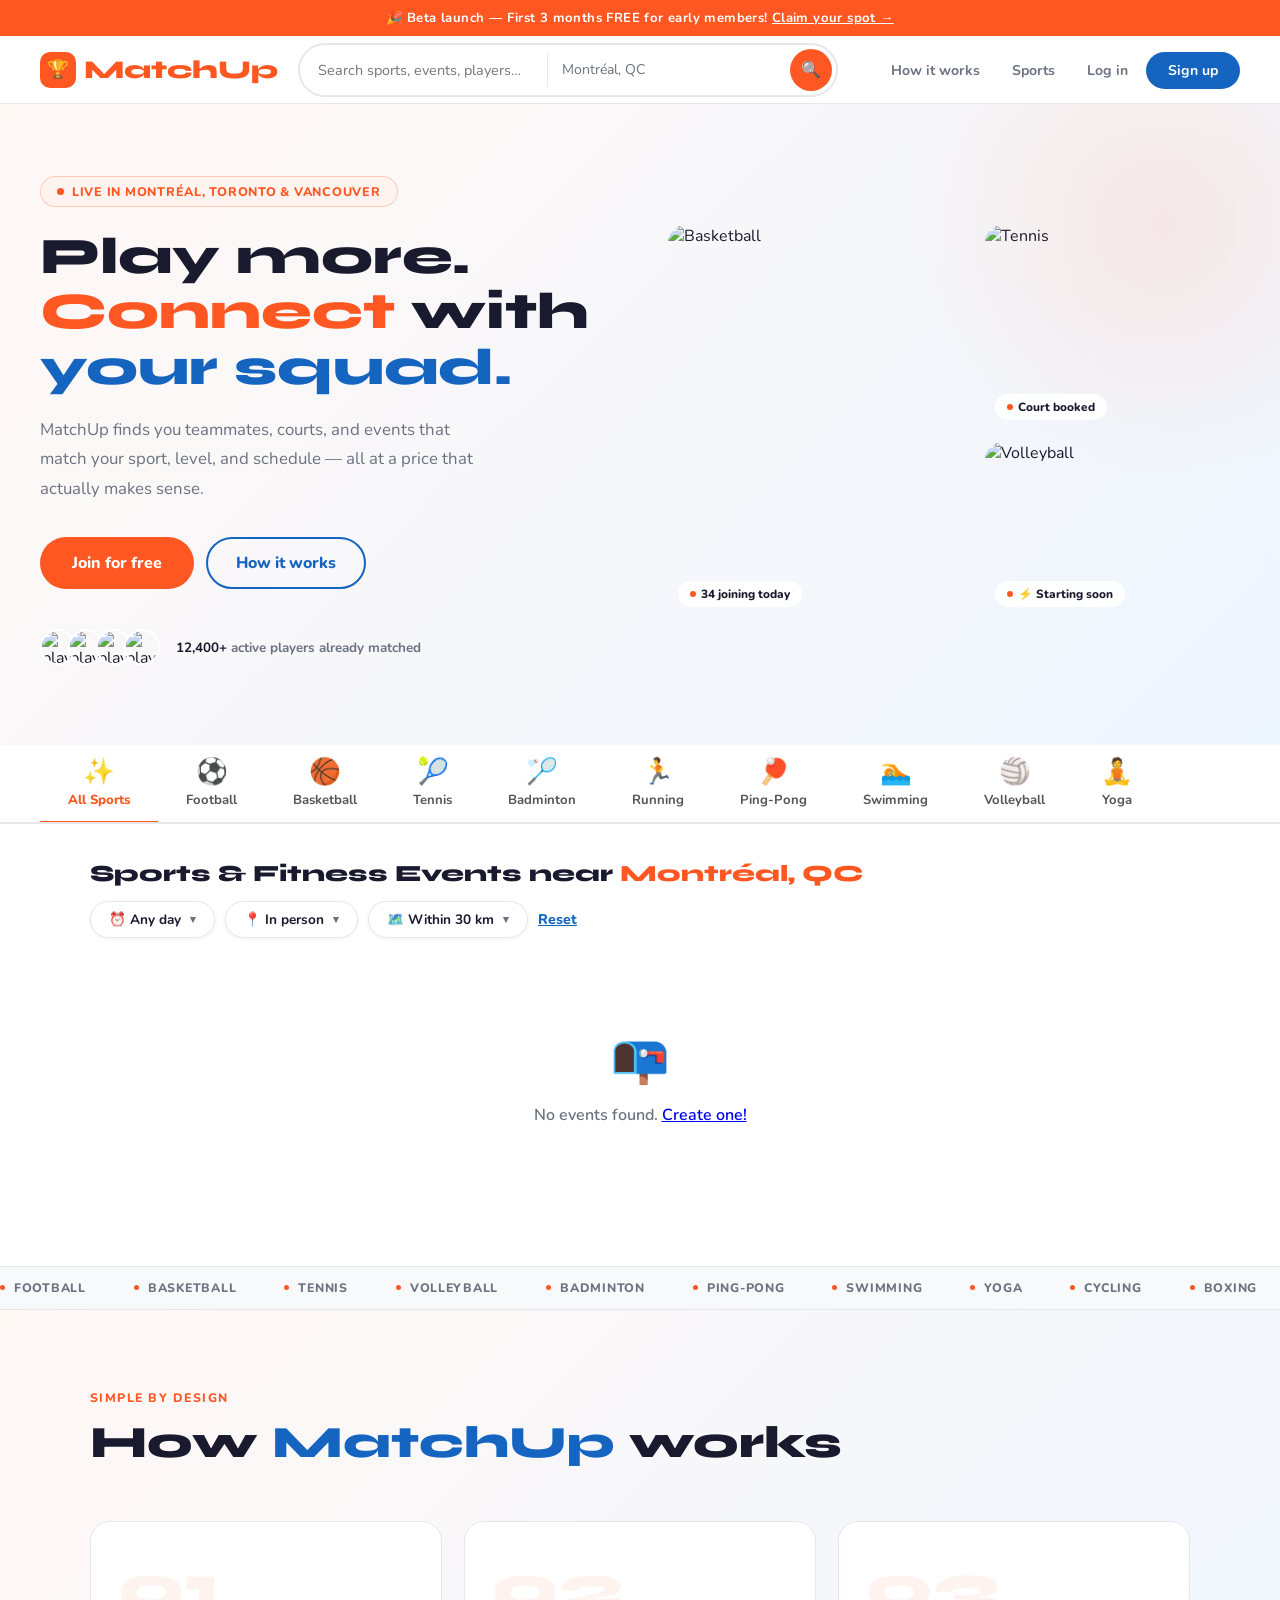
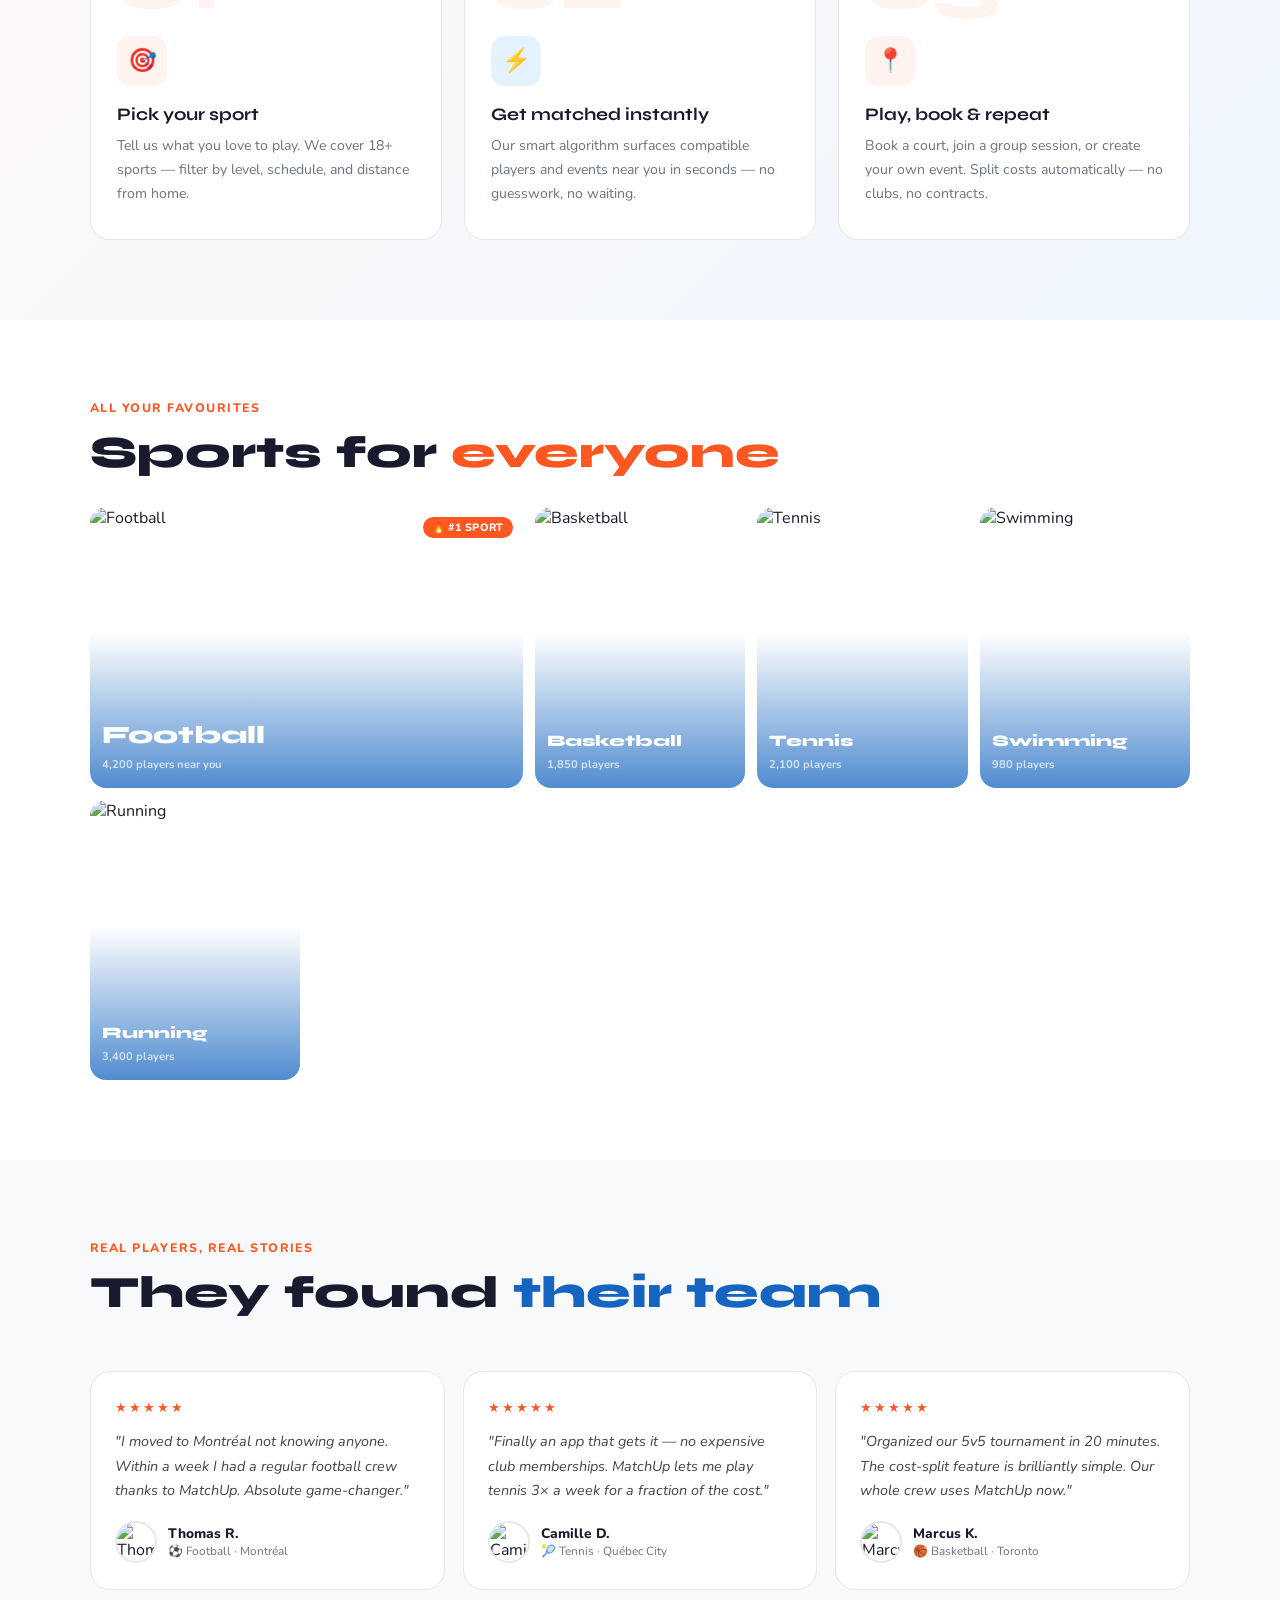
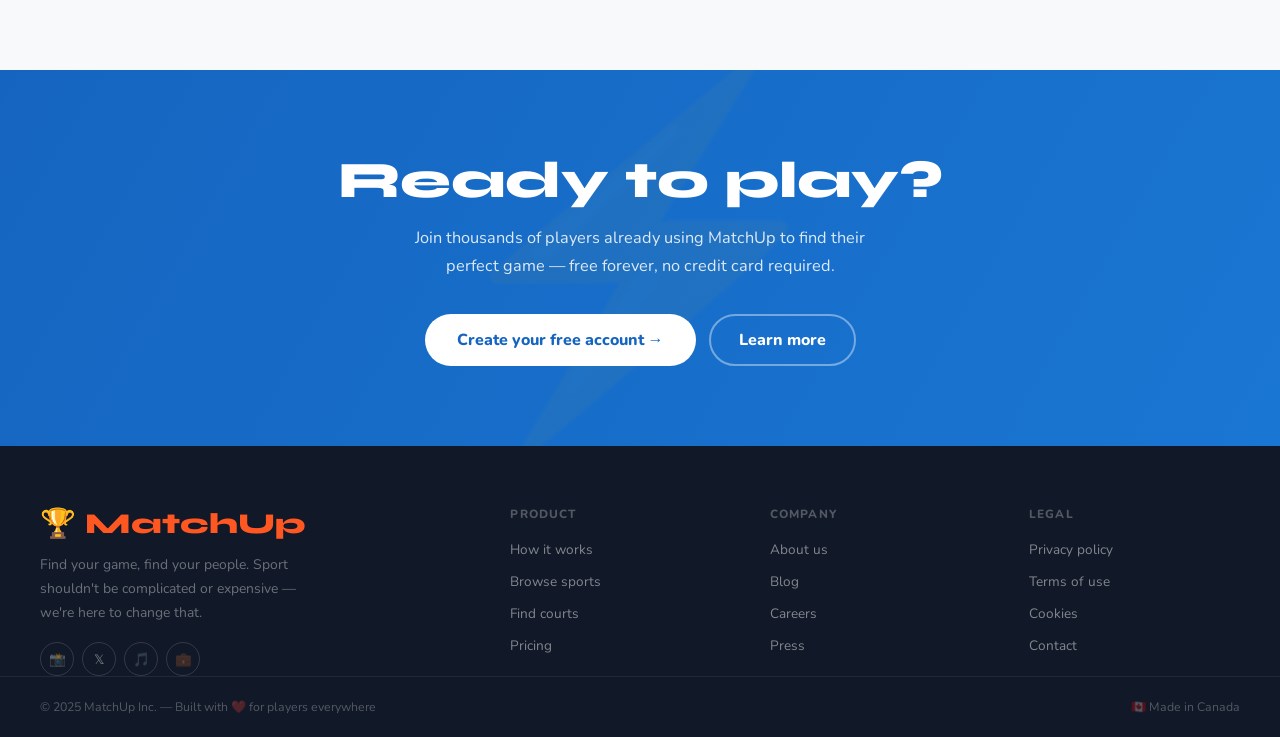
==== create-event.html @ 635f9fa4 "Implement geocoding for event address Added geocoding functionality to retrieve latitude and longitu" ====
<!DOCTYPE html>
<html lang="en">
<head>
  <meta charset="UTF-8" />
  <meta name="viewport" content="width=device-width, initial-scale=1.0" />
  <title>Create Event — MatchUp</title>
  <link rel="preconnect" href="https://fonts.googleapis.com" />
  <link rel="preconnect" href="https://fonts.gstatic.com" crossorigin />

  <script type="module">
    import { initializeApp } from "https://www.gstatic.com/firebasejs/10.12.0/firebase-app.js";
    import { getAuth, onAuthStateChanged, signOut } from "https://www.gstatic.com/firebasejs/10.12.0/firebase-auth.js";
    import { getFirestore, collection, addDoc } from "https://www.gstatic.com/firebasejs/10.12.0/firebase-firestore.js";

    const firebaseConfig = {
      apiKey: "AIzaSyBVK43y-2BlF8lue18LqhZAFRP021GI01Y",
      authDomain: "matchup-165ee.firebaseapp.com",
      projectId: "matchup-165ee",
      storageBucket: "matchup-165ee.firebasestorage.app",
      messagingSenderId: "1038165665131",
      appId: "1:1038165665131:web:d38bcec6f394d7cf22582e"
    };
    const app = initializeApp(firebaseConfig);
    const auth = getAuth(app);
    const db = getFirestore(app);
    window._auth = auth;
    window._db = db;
    window._fbSignOut = () => signOut(auth);
    window._firestore = { collection, addDoc };

    onAuthStateChanged(auth, user => {
      if (!user) {
        const stored = JSON.parse(localStorage.getItem('mu_current_user') || 'null');
        if (!stored) window.location.href = 'index.html';
      }
    });
  </script>

  <link href="https://fonts.googleapis.com/css2?family=Nunito:wght@400;600;700;800;900&family=Syne:wght@700;800&display=swap" rel="stylesheet" />
  <style>
    *, *::before, *::after { box-sizing: border-box; margin: 0; padding: 0; }
    :root {
      --orange:#FF5722; --orange-lt:#FF7043; --orange-bg:#FFF3EF;
      --blue:#1565C0; --blue-lt:#1E88E5; --blue-bg:#E3F2FD;
      --green:#16A34A; --green-bg:#F0FDF4;
      --white:#FFFFFF; --off:#F8F9FA;
      --text:#1A1A2E; --muted:#6B7280; --border:#E5E7EB;
      --shadow-h:0 14px 44px rgba(0,0,0,.12);
    }
    html { scroll-behavior: smooth; }
    body { font-family: 'Nunito', sans-serif; background: var(--off); color: var(--text); min-height: 100vh; }

    /* NAV */
    nav { position: sticky; top: 0; z-index: 100; background: #fff; border-bottom: 1px solid var(--border); padding: 0 40px; display: flex; align-items: center; gap: 20px; height: 68px; }
    .nav-logo { font-family: 'Syne', sans-serif; font-weight: 800; font-size: 1.5rem; color: var(--orange); text-decoration: none; display: flex; align-items: center; gap: 8px; flex-shrink: 0; }
    .logo-icon { width: 34px; height: 34px; border-radius: 9px; background: var(--orange); display: flex; align-items: center; justify-content: center; font-size: 1rem; color: #fff; }
    .nav-center { display: flex; gap: 4px; margin-left: 20px; }
    .nav-center a { padding: 8px 16px; border-radius: 100px; font-size: .88rem; font-weight: 700; color: var(--muted); text-decoration: none; transition: background .15s, color .15s; }
    .nav-center a:hover { background: var(--off); color: var(--text); }
    .nav-center a.active { background: var(--orange-bg); color: var(--orange); }
    .nav-right { display: flex; align-items: center; gap: 14px; margin-left: auto; }
    .nav-profile { display: flex; align-items: center; gap: 10px; padding: 5px 14px 5px 5px; border-radius: 100px; background: var(--off); text-decoration: none; color: inherit; transition: background .15s; }
    .nav-profile:hover { background: var(--border); }
    .nav-avatar { width: 32px; height: 32px; border-radius: 50%; background: var(--orange); color: #fff; display: flex; align-items: center; justify-content: center; font-weight: 800; font-size: .9rem; }
    .nav-profile-name { font-size: .85rem; font-weight: 800; }

    /* PAGE */
    .page-wrap { max-width: 780px; margin: 0 auto; padding: 36px 32px 80px; }
    .breadcrumb { font-size: .85rem; color: var(--muted); margin-bottom: 14px; }
    .breadcrumb a { color: var(--muted); text-decoration: none; font-weight: 700; }
    .breadcrumb a:hover { color: var(--orange); }
    .breadcrumb .sep { margin: 0 8px; }

    .page-hero { text-align: center; margin-bottom: 34px; }
    .page-hero .icon-big { display: inline-flex; width: 72px; height: 72px; border-radius: 20px; background: linear-gradient(135deg, var(--orange), #FF8A65); color: #fff; align-items: center; justify-content: center; font-size: 2rem; margin-bottom: 14px; box-shadow: 0 8px 24px rgba(255,87,34,.3); }
    .page-title { font-family: 'Syne', sans-serif; font-weight: 800; font-size: clamp(1.8rem, 3.5vw, 2.4rem); margin-bottom: 8px; }
    .page-sub { color: var(--muted); font-size: 1rem; max-width: 500px; margin: 0 auto; line-height: 1.55; }

    /* FORM CARDS */
    .form-card { background: #fff; border: 1px solid var(--border); border-radius: 20px; padding: 28px 32px; margin-bottom: 20px; }
    .form-card h2 { font-family: 'Syne', sans-serif; font-weight: 800; font-size: 1.15rem; margin-bottom: 6px; display: flex; align-items: center; gap: 8px; }
    .form-card .sub { font-size: .86rem; color: var(--muted); margin-bottom: 20px; }
    .form-row { display: grid; grid-template-columns: 1fr 1fr; gap: 14px; margin-bottom: 16px; }
    .form-group { margin-bottom: 16px; }
    .form-group label { display: block; font-size: .82rem; font-weight: 800; margin-bottom: 6px; }
    .form-group input, .form-group select, .form-group textarea {
      width: 100%; padding: 11px 14px; border-radius: 10px;
      border: 1.5px solid var(--border); font-family: 'Nunito', sans-serif;
      font-size: .92rem; color: var(--text); background: #fff; outline: none;
      transition: border-color .18s, box-shadow .18s;
    }
    .form-group input:focus, .form-group select:focus, .form-group textarea:focus {
      border-color: var(--orange); box-shadow: 0 0 0 3px rgba(255,87,34,.12);
    }
    .form-group input.error { border-color: #e53e3e; }
    .form-group textarea { resize: vertical; min-height: 100px; }
    .form-group .hint { font-size: .74rem; color: var(--muted); margin-top: 4px; }
    .form-group .char-count { float: right; font-size: .72rem; color: var(--muted); font-weight: 700; }
    .field-error { font-size: .74rem; color: #e53e3e; font-weight: 700; margin-top: 4px; display: none; }
    .field-error.show { display: block; }

    /* SPORT PICKER */
    .sport-grid { display: grid; grid-template-columns: repeat(3, 1fr); gap: 10px; }
    .sport-opt {
      padding: 14px 8px; border-radius: 12px; border: 1.5px solid var(--border);
      font-family: 'Nunito', sans-serif; font-size: .82rem; font-weight: 800;
      text-align: center; cursor: pointer; background: #fff;
      transition: border-color .15s, background .15s, color .15s, transform .15s;
    }
    .sport-opt:hover { border-color: var(--orange); background: var(--orange-bg); transform: translateY(-1px); }
    .sport-opt.sel { border-color: var(--orange); background: var(--orange); color: #fff; }

    /* LEVEL PICKER */
    .level-picker { display: grid; grid-template-columns: repeat(4, 1fr); gap: 10px; }
    .level-opt { padding: 12px 8px; border-radius: 12px; border: 1.5px solid var(--border); font-family: 'Nunito', sans-serif; font-size: .78rem; font-weight: 800; text-align: center; cursor: pointer; background: #fff; transition: border-color .15s, background .15s, color .15s; }
    .level-opt .em { font-size: 1.25rem; display: block; margin-bottom: 3px; }
    .level-opt:hover { border-color: var(--blue); background: var(--blue-bg); }
    .level-opt.sel { border-color: var(--blue); background: var(--blue); color: #fff; }

    /* PRICE TOGGLE */
    .price-toggle { display: grid; grid-template-columns: 1fr 1fr; gap: 10px; margin-bottom: 12px; }
    .price-opt { padding: 14px 12px; border-radius: 12px; border: 1.5px solid var(--border); cursor: pointer; text-align: center; font-weight: 800; transition: border-color .15s, background .15s, color .15s; }
    .price-opt:hover { border-color: var(--orange); }
    .price-opt.sel { border-color: var(--orange); background: var(--orange); color: #fff; }
    .price-opt .em { font-size: 1.3rem; display: block; margin-bottom: 3px; }
    .price-input-wrap { position: relative; display: none; }
    .price-input-wrap.show { display: block; }
    .price-input-wrap::before {
      content: 'CA$'; position: absolute; left: 14px; top: 50%; transform: translateY(-50%);
      font-weight: 800; color: var(--muted); font-size: .9rem;
    }
    .price-input-wrap input { padding-left: 48px; }

    /* RECURRENCE */
    .recur-picker { display: grid; grid-template-columns: repeat(4, 1fr); gap: 8px; }
    .recur-opt { padding: 10px 6px; border-radius: 10px; border: 1.5px solid var(--border); cursor: pointer; text-align: center; font-size: .8rem; font-weight: 800; background: #fff; transition: border-color .15s, background .15s, color .15s; }
    .recur-opt:hover { border-color: var(--orange); }
    .recur-opt.sel { border-color: var(--orange); background: var(--orange-bg); color: var(--orange); }

    /* SAVE BAR */
    .save-bar { position: sticky; bottom: 20px; z-index: 50; background: #fff; border: 1px solid var(--border); border-radius: 16px; padding: 14px 22px; display: flex; align-items: center; justify-content: space-between; box-shadow: 0 10px 36px rgba(0,0,0,.1); gap: 12px; flex-wrap: wrap; }
    .save-bar p { font-size: .88rem; color: var(--muted); font-weight: 700; }
    .save-bar .actions { display: flex; gap: 10px; }
    .btn-cancel { padding: 11px 22px; border-radius: 100px; background: var(--off); color: var(--text); border: none; cursor: pointer; font-family: 'Nunito', sans-serif; font-size: .9rem; font-weight: 800; transition: background .15s; text-decoration: none; display: inline-block; }
    .btn-cancel:hover { background: var(--border); }
    .btn-publish { padding: 11px 28px; border-radius: 100px; background: var(--orange); color: #fff; border: none; cursor: pointer; font-family: 'Syne', sans-serif; font-size: .92rem; font-weight: 800; transition: background .2s, transform .15s, box-shadow .2s; }
    .btn-publish:hover { background: var(--orange-lt); transform: translateY(-1px); box-shadow: 0 6px 20px rgba(255,87,34,.35); }
    .btn-publish:disabled { opacity: .6; cursor: not-allowed; transform: none; }

    /* TOAST */
    .toast { position: fixed; bottom: 100px; left: 50%; transform: translateX(-50%) translateY(30px); background: var(--green); color: #fff; padding: 14px 26px; border-radius: 100px; font-weight: 800; font-size: .9rem; box-shadow: 0 10px 30px rgba(22,163,74,.3); opacity: 0; pointer-events: none; transition: opacity .3s, transform .3s; z-index: 1000; }
    .toast.show { opacity: 1; transform: translateX(-50%) translateY(0); }

    @media (max-width: 760px) {
      nav { padding: 0 20px; }
      .nav-center { display: none; }
      .nav-profile-name { display: none; }
      .page-wrap { padding: 24px 18px 80px; }
      .form-card { padding: 22px; }
      .form-row { grid-template-columns: 1fr; }
      .sport-grid { grid-template-columns: 1fr 1fr; }
      .level-picker, .recur-picker { grid-template-columns: 1fr 1fr; }
      .save-bar { flex-direction: column; }
      .save-bar .actions { width: 100%; }
      .btn-cancel, .btn-publish { flex: 1; text-align: center; }
    }
  </style>
</head>
<body>

<nav>
  <a class="nav-logo" href="index.html"><span class="logo-icon">🏆</span>MatchUp</a>
  <div class="nav-center">
    <a href="dashboard.html">🏠 Dashboard</a>
    <a href="index.html">🗓️ Events</a>
    <a href="create-event.html" class="active">➕ Create</a>
  </div>
  <div class="nav-right">
    <a class="nav-profile" href="profile.html">
      <div class="nav-avatar" id="navAvatar">?</div>
      <span class="nav-profile-name" id="navName">Player</span>
    </a>
  </div>
</nav>

<div class="page-wrap">
  <div class="breadcrumb">
    <a href="dashboard.html">Dashboard</a><span class="sep">›</span><span>Create event</span>
  </div>

  <div class="page-hero">
    <span class="icon-big">🏆</span>
    <h1 class="page-title">Create a new event</h1>
    <p class="page-sub">Organize a pickup game, a league, or a one-off session. It's free to post — open your event to your whole community.</p>
  </div>

  <form id="eventForm" novalidate>

    <!-- STEP 1: Sport + Basics -->
    <div class="form-card">
      <h2>⚽ Sport &amp; title</h2>
      <p class="sub">What sport are you organizing? Pick one.</p>

      <div class="form-group">
        <label>Sport</label>
        <div class="sport-grid" id="sportGrid">
          <button type="button" class="sport-opt" data-sport="football">⚽ Football</button>
          <button type="button" class="sport-opt" data-sport="basketball">🏀 Basketball</button>
          <button type="button" class="sport-opt" data-sport="tennis">🎾 Tennis</button>
          <button type="button" class="sport-opt" data-sport="badminton">🏸 Badminton</button>
          <button type="button" class="sport-opt" data-sport="running">🏃 Running</button>
          <button type="button" class="sport-opt" data-sport="swimming">🏊 Swimming</button>
          <button type="button" class="sport-opt" data-sport="pingpong">🏓 Ping-Pong</button>
          <button type="button" class="sport-opt" data-sport="volleyball">🏐 Volleyball</button>
          <button type="button" class="sport-opt" data-sport="yoga">🧘 Yoga</button>
        </div>
        <div class="field-error" id="err-sport">Please pick a sport</div>
      </div>

      <div class="form-group">
        <label for="title">Event title <span class="char-count"><span id="titleCount">0</span>/80</span></label>
        <input type="text" id="title" maxlength="80" placeholder="e.g. Sunday 5v5 Pickup Football — All levels welcome" />
        <div class="field-error" id="err-title">Give your event a title</div>
      </div>

      <div class="form-group">
        <label for="description">Description <span class="char-count"><span id="descCount">0</span>/400</span></label>
        <textarea id="description" maxlength="400" placeholder="Describe your event — what to expect, rules, what to bring, skill level, etc."></textarea>
        <div class="hint">Tell players what makes your event special!</div>
      </div>
    </div>

    <!-- STEP 2: Date + Location -->
    <div class="form-card">
      <h2>📅 When &amp; where</h2>
      <p class="sub">Set the date, time, and location.</p>

      <div class="form-row">
        <div class="form-group">
          <label for="date">Date</label>
          <input type="date" id="date" />
          <div class="field-error" id="err-date">Pick a date</div>
        </div>
        <div class="form-group">
          <label for="time">Start time</label>
          <input type="time" id="time" />
          <div class="field-error" id="err-time">Pick a time</div>
        </div>
      </div>

      <div class="form-row">
        <div class="form-group">
          <label for="duration">Duration</label>
          <select id="duration">
            <option value="30">30 minutes</option>
            <option value="60">1 hour</option>
            <option value="90" selected>1.5 hours</option>
            <option value="120">2 hours</option>
            <option value="180">3 hours</option>
            <option value="240">4+ hours</option>
          </select>
        </div>
        <div class="form-group">
          <label>Recurrence</label>
          <div class="recur-picker" id="recurPicker">
            <div class="recur-opt sel" data-recur="once">One-time</div>
            <div class="recur-opt" data-recur="weekly">Weekly</div>
            <div class="recur-opt" data-recur="biweekly">Biweekly</div>
            <div class="recur-opt" data-recur="monthly">Monthly</div>
          </div>
        </div>
      </div>

      <div class="form-group">
        <label for="venue">Venue name</label>
        <input type="text" id="venue" placeholder="e.g. Parc Jarry — Field 3" />
        <div class="field-error" id="err-venue">Add a venue name</div>
      </div>

      <div class="form-group">
        <label for="address">Address</label>
        <input type="text" id="address" placeholder="e.g. 285 Rue Gary Carter, Montréal, QC" />
        <div class="hint">Exact address helps players find you. Hidden from non-attendees until they join.</div>
      </div>
    </div>

    <!-- STEP 3: Players + Price -->
    <div class="form-card">
      <h2>👥 Players &amp; pricing</h2>
      <p class="sub">How many players, what level, and what's the cost?</p>

      <div class="form-row">
        <div class="form-group">
          <label for="maxPlayers">Max players</label>
          <input type="number" id="maxPlayers" min="2" max="200" value="10" />
          <div class="hint">Total spots available including you.</div>
        </div>
        <div class="form-group">
          <label for="minPlayers">Minimum to run</label>
          <input type="number" id="minPlayers" min="2" max="200" value="4" />
          <div class="hint">Event cancelled if below this.</div>
        </div>
      </div>

      <div class="form-group">
        <label>Skill level</label>
        <div class="level-picker" id="levelPicker">
          <div class="level-opt sel" data-level="all"><span class="em">✨</span>All levels</div>
          <div class="level-opt" data-level="beginner"><span class="em">🌱</span>Beginner</div>
          <div class="level-opt" data-level="intermediate"><span class="em">⚡</span>Intermediate</div>
          <div class="level-opt" data-level="advanced"><span class="em">🔥</span>Advanced</div>
        </div>
      </div>

      <div class="form-group">
        <label>Pricing</label>
        <div class="price-toggle" id="priceToggle">
          <div class="price-opt sel" data-price="free"><span class="em">🎉</span>Free event</div>
          <div class="price-opt" data-price="paid"><span class="em">💰</span>Paid event</div>
        </div>
        <div class="price-input-wrap" id="priceWrap">
          <input type="number" id="price" min="0" step="0.50" placeholder="0.00" />
        </div>
        <div class="hint" id="priceHint">Great! Your event is free for all players.</div>
      </div>
    </div>

    <!-- PREVIEW BOX -->
    <div class="form-card" style="background:linear-gradient(135deg,var(--orange-bg),var(--blue-bg));border-color:var(--orange);">
      <h2>👀 Almost there!</h2>
      <p class="sub" style="margin-bottom:6px;">Review your event. Once published, it will be visible to all MatchUp players in your city.</p>
      <p style="font-size:.82rem;color:var(--muted);line-height:1.6;">You can edit or cancel the event anytime from your dashboard.</p>
    </div>

    <div class="save-bar">
      <p>📣 Ready to publish your event?</p>
      <div class="actions">
        <a href="dashboard.html" class="btn-cancel">Cancel</a>
        <button type="submit" class="btn-publish" id="publishBtn">🚀 Publish event</button>
      </div>
    </div>

  </form>
</div>

<div class="toast" id="toast">✓ Event published! Redirecting…</div>

<script>
/* Auth guard */
const user = JSON.parse(localStorage.getItem('mu_current_user') || 'null');
if (!user) window.location.href = 'index.html';

/* Populate nav */
if (user) {
  const initial = (user.fname?.[0] || 'P').toUpperCase();
  document.getElementById('navAvatar').textContent = initial;
  document.getElementById('navName').textContent   = user.fname || 'Player';
}

/* Character counters */
const titleInput = document.getElementById('title');
const titleCount = document.getElementById('titleCount');
titleInput.addEventListener('input', () => titleCount.textContent = titleInput.value.length);

const descInput = document.getElementById('description');
const descCount = document.getElementById('descCount');
descInput.addEventListener('input', () => descCount.textContent = descInput.value.length);

/* Default date to tomorrow */
const tomorrow = new Date();
tomorrow.setDate(tomorrow.getDate() + 1);
document.getElementById('date').value = tomorrow.toISOString().split('T')[0];
document.getElementById('date').min   = new Date().toISOString().split('T')[0];

/* Sport picker (single select) */
document.querySelectorAll('.sport-opt').forEach(btn => {
  btn.addEventListener('click', () => {
    document.querySelectorAll('.sport-opt').forEach(b => b.classList.remove('sel'));
    btn.classList.add('sel');
  });
});

/* Level picker (single select) */
document.querySelectorAll('.level-opt').forEach(opt => {
  opt.addEventListener('click', () => {
    document.querySelectorAll('.level-opt').forEach(o => o.classList.remove('sel'));
    opt.classList.add('sel');
  });
});

/* Recurrence picker */
document.querySelectorAll('.recur-opt').forEach(opt => {
  opt.addEventListener('click', () => {
    document.querySelectorAll('.recur-opt').forEach(o => o.classList.remove('sel'));
    opt.classList.add('sel');
  });
});

/* Price toggle */
const priceWrap = document.getElementById('priceWrap');
const priceHint = document.getElementById('priceHint');
document.querySelectorAll('.price-opt').forEach(opt => {
  opt.addEventListener('click', () => {
    document.querySelectorAll('.price-opt').forEach(o => o.classList.remove('sel'));
    opt.classList.add('sel');
    const isPaid = opt.dataset.price === 'paid';
    priceWrap.classList.toggle('show', isPaid);
    priceHint.textContent = isPaid ? 'Set the price per player. You keep 95% (MatchUp takes 5% for platform fees).' : 'Great! Your event is free for all players.';
  });
});

/* Submit */
document.getElementById('eventForm').addEventListener('submit', async function(e) {
  e.preventDefault();

  // Clear errors
  document.querySelectorAll('.field-error').forEach(el => el.classList.remove('show'));
  document.querySelectorAll('input').forEach(el => el.classList.remove('error'));

  let valid = true;
  const sport = document.querySelector('.sport-opt.sel')?.dataset.sport;
  if (!sport) { document.getElementById('err-sport').classList.add('show'); valid = false; }

  const title = document.getElementById('title').value.trim();
  if (!title) {
    document.getElementById('title').classList.add('error');
    document.getElementById('err-title').classList.add('show');
    valid = false;
  }

  const date = document.getElementById('date').value;
  if (!date) { document.getElementById('err-date').classList.add('show'); valid = false; }

  const time = document.getElementById('time').value;
  if (!time) { document.getElementById('err-time').classList.add('show'); valid = false; }

  const venue = document.getElementById('venue').value.trim();
  if (!venue) {
    document.getElementById('venue').classList.add('error');
    document.getElementById('err-venue').classList.add('show');
    valid = false;
  }

  if (!valid) {
    window.scrollTo({ top: 0, behavior: 'smooth' });
    return;
  }

  const btn = document.getElementById('publishBtn');
  btn.textContent = 'Publishing…';
  btn.disabled = true;

  try {
    const { collection, addDoc } = window._firestore;

    // Geocode the address
    const addressInput = document.getElementById('address').value.trim();
    const venueInput = venue;
    const searchAddress = addressInput ? `${venueInput}, ${addressInput}` : `${venueInput}, Montreal, QC`;

    btn.textContent = 'Finding location…';
    const geo = await window.geocodeAddress(searchAddress);

    if (!geo) {
      alert("Couldn't find that address. Try being more specific (e.g. include street + city).");
      btn.textContent = '🚀 Publish event';
      btn.disabled = false;
      return;
    }

    btn.textContent = 'Publishing…';

    const newEvent = await addDoc(collection(window._db, 'events'), {
      sport,
      title,
      description: document.getElementById('description').value.trim(),
      date,
      time,
      duration: parseInt(document.getElementById('duration').value),
      recurrence: document.querySelector('.recur-opt.sel')?.dataset.recur || 'once',
      venue,
      address: addressInput,
      lat: geo.lat,
      lng: geo.lng,
      city: geo.city,
      maxPlayers: parseInt(document.getElementById('maxPlayers').value),
      minPlayers: parseInt(document.getElementById('minPlayers').value),
      level: document.querySelector('.level-opt.sel')?.dataset.level || 'all',
      priceType: document.querySelector('.price-opt.sel')?.dataset.price || 'free',
      price: parseFloat(document.getElementById('price').value) || 0,
      organizer: `${user.fname} ${user.lname || ''}`.trim(),
      organizerEmail: user.email,
      going: 1,
      status: 'active',
      created: new Date()
    });

    document.getElementById('toast').classList.add('show');
    setTimeout(() => {
      window.location.href = `event.html?id=${newEvent.id}`;
    }, 1200);
  } catch (error) {
    console.error('Error creating event:', error);
    btn.textContent = '🚀 Publish event';
    btn.disabled = false;
    alert('Error creating event: ' + error.message);
  }
});
</script>
  <script src="js/geocoding.js"></script>
</body>
</html>
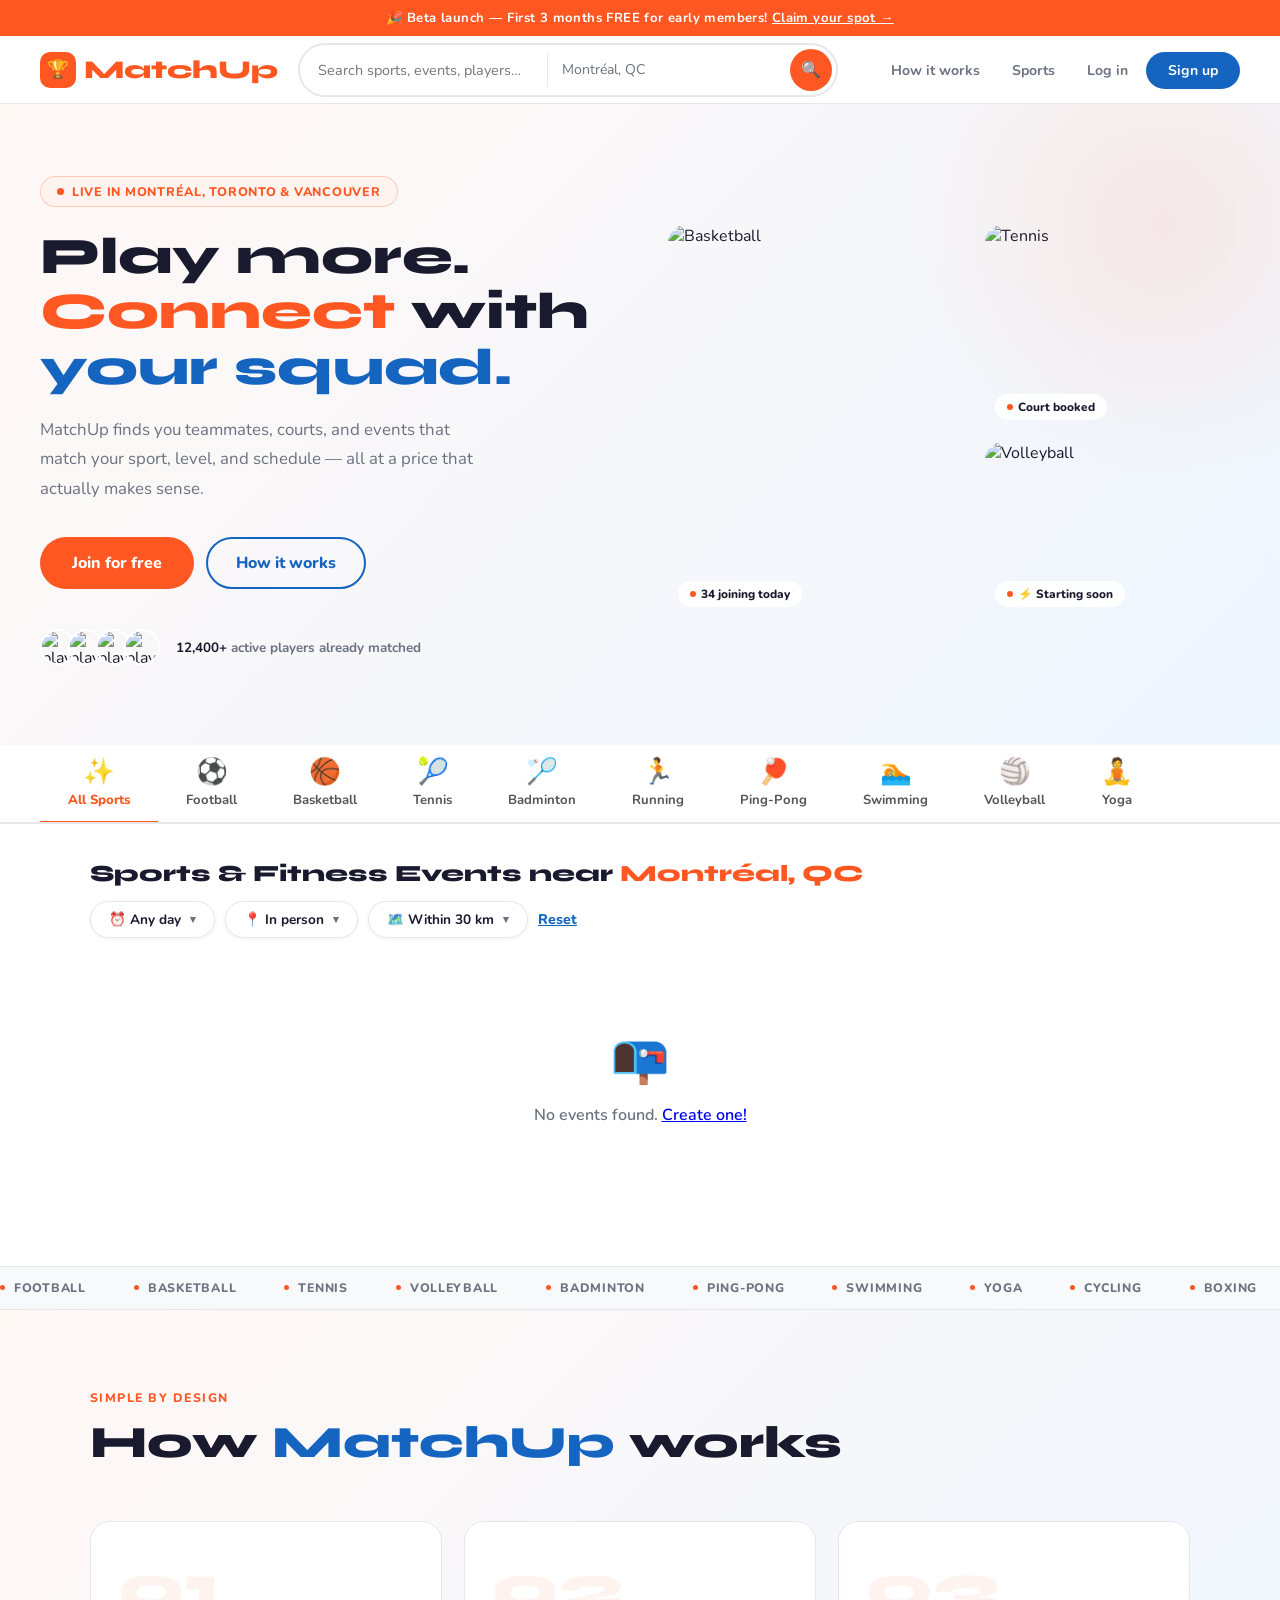
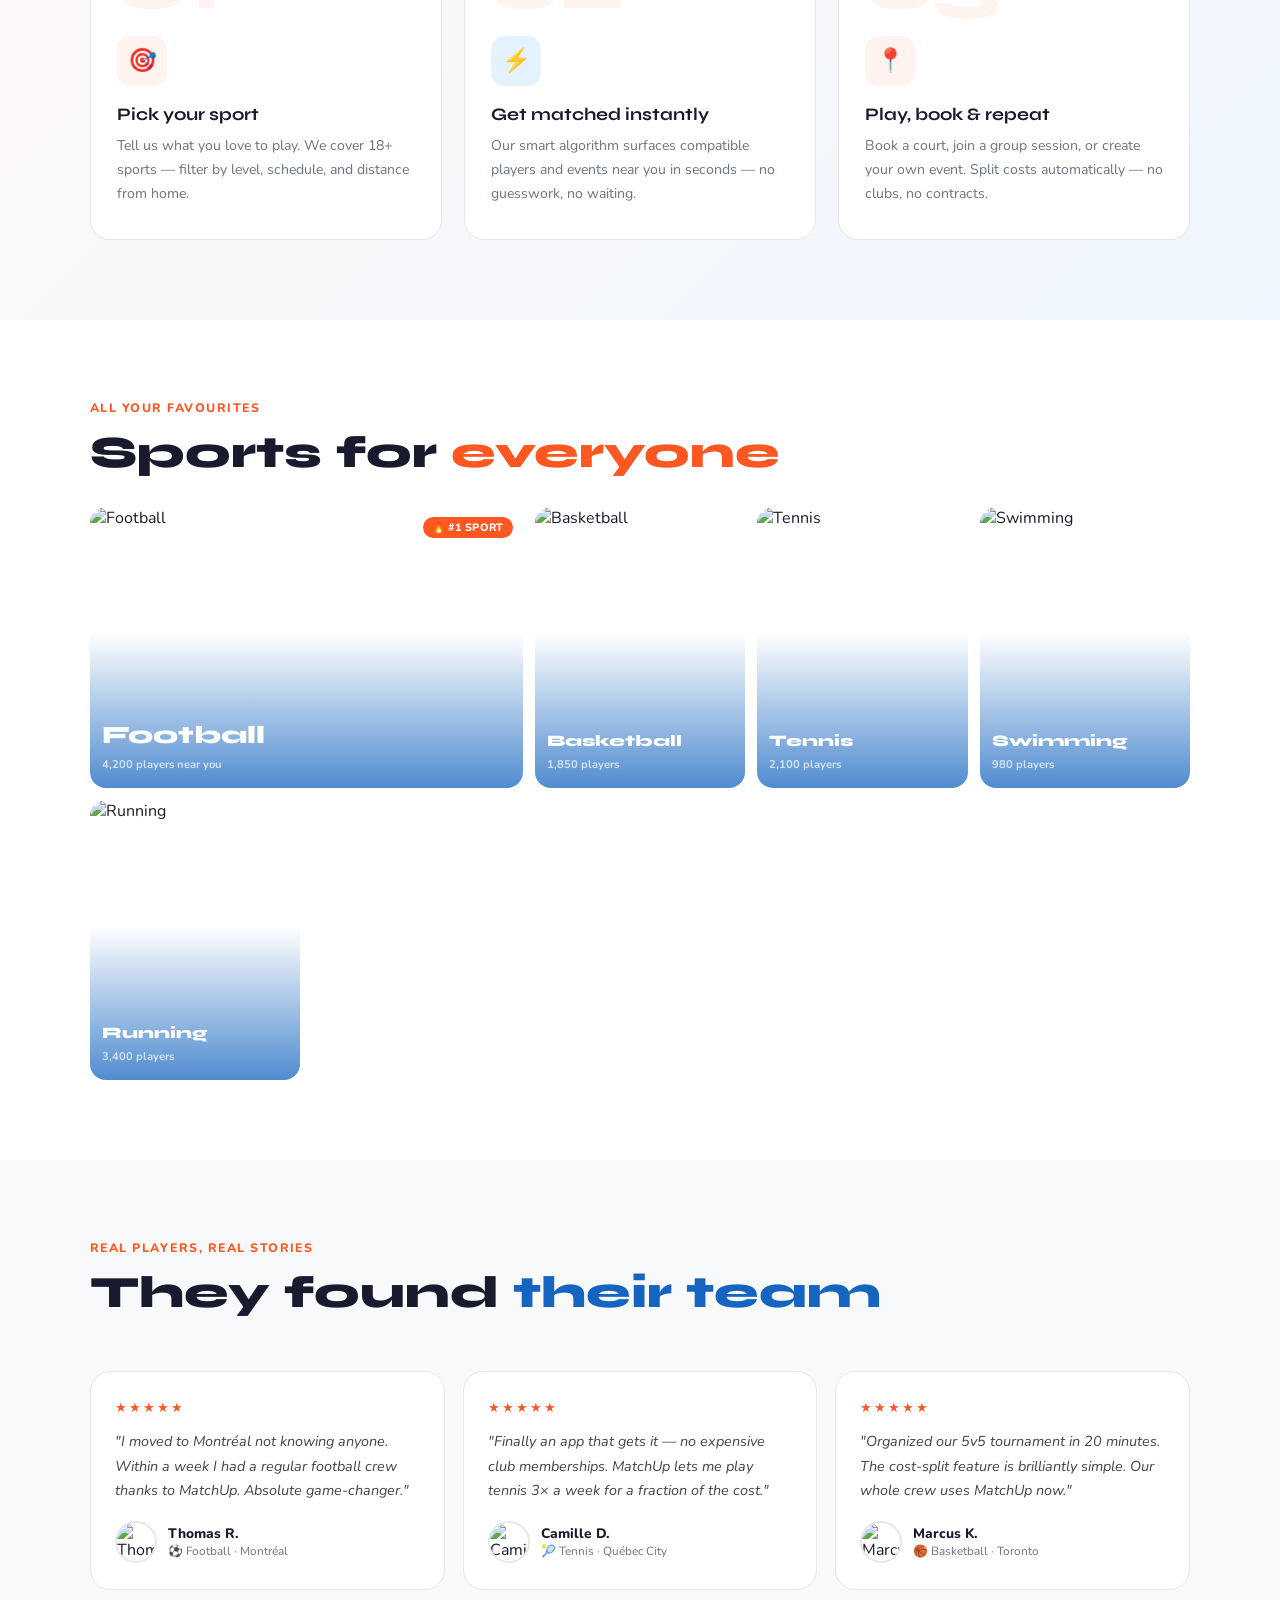
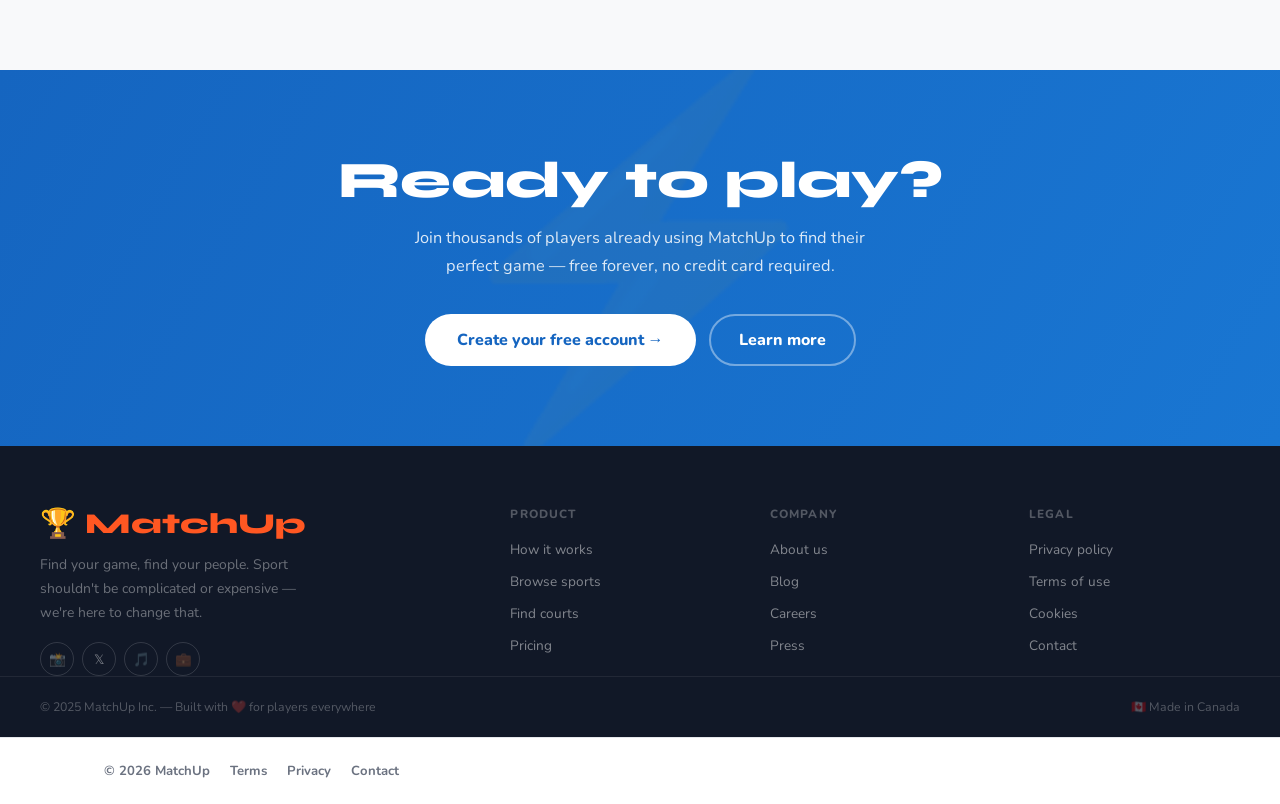
==== commit 0392b114: "Implement email verification gate for event creation Added email verification check to prevent unver" ====
--- a/create-event.html
+++ b/create-event.html
@@ -9,7 +9,7 @@
 
   <script type="module">
     import { initializeApp } from "https://www.gstatic.com/firebasejs/10.12.0/firebase-app.js";
-    import { getAuth, onAuthStateChanged, signOut } from "https://www.gstatic.com/firebasejs/10.12.0/firebase-auth.js";
+    import { getAuth, onAuthStateChanged, signOut, sendEmailVerification } from "https://www.gstatic.com/firebasejs/10.12.0/firebase-auth.js";
     import { getFirestore, collection, addDoc } from "https://www.gstatic.com/firebasejs/10.12.0/firebase-firestore.js";
 
     const firebaseConfig = {
@@ -26,6 +26,7 @@
     window._auth = auth;
     window._db = db;
     window._fbSignOut = () => signOut(auth);
+    window._fbSendVerification = (user) => sendEmailVerification(user);
     window._firestore = { collection, addDoc };
 
     onAuthStateChanged(auth, user => {
@@ -349,6 +350,36 @@
 /* Auth guard */
 const user = JSON.parse(localStorage.getItem('mu_current_user') || 'null');
 if (!user) window.location.href = 'index.html';
+
+/* Email verification gate — block unverified users from creating events */
+(async function verifyGate() {
+  let tries = 0;
+  while (!window._auth && tries < 40) { await new Promise(r => setTimeout(r, 50)); tries++; }
+  if (!window._auth) return;
+
+  let au = window._auth.currentUser;
+  if (!au) {
+    au = await new Promise(resolve => {
+      let done = false;
+      const t = setTimeout(() => { if (!done) { done = true; resolve(null); } }, 3000);
+      const unsub = window._auth.onAuthStateChanged(u => {
+        if (!done) { done = true; clearTimeout(t); unsub(); resolve(u); }
+      });
+    });
+  }
+  if (!au) return;
+
+  await au.reload();
+  if (!au.emailVerified) {
+    document.body.innerHTML = `
+      <div style="max-width:440px; margin:80px auto; padding:40px 32px; background:#fff; border:1px solid #E5E7EB; border-radius:22px; text-align:center; font-family:Nunito,sans-serif; box-shadow:0 14px 44px rgba(0,0,0,.08);">
+        <div style="width:78px; height:78px; margin:0 auto 20px; border-radius:22px; background:linear-gradient(135deg,#FF5722,#FF8A65); color:#fff; display:flex; align-items:center; justify-content:center; font-size:2.2rem;">📬</div>
+        <h1 style="font-family:Syne,sans-serif; font-weight:800; font-size:1.4rem; margin-bottom:10px; color:#1A1A2E;">Verify your email first</h1>
+        <p style="color:#6B7280; line-height:1.55; margin-bottom:22px;">You must verify <strong>${au.email}</strong> before creating events. This protects your community from spam.</p>
+        <a href="verify-email.html" style="display:inline-block; padding:12px 24px; background:#FF5722; color:#fff; border-radius:100px; text-decoration:none; font-weight:800;">Go to verification</a>
+      </div>`;
+  }
+})();
 
 /* Populate nav */
 if (user) {
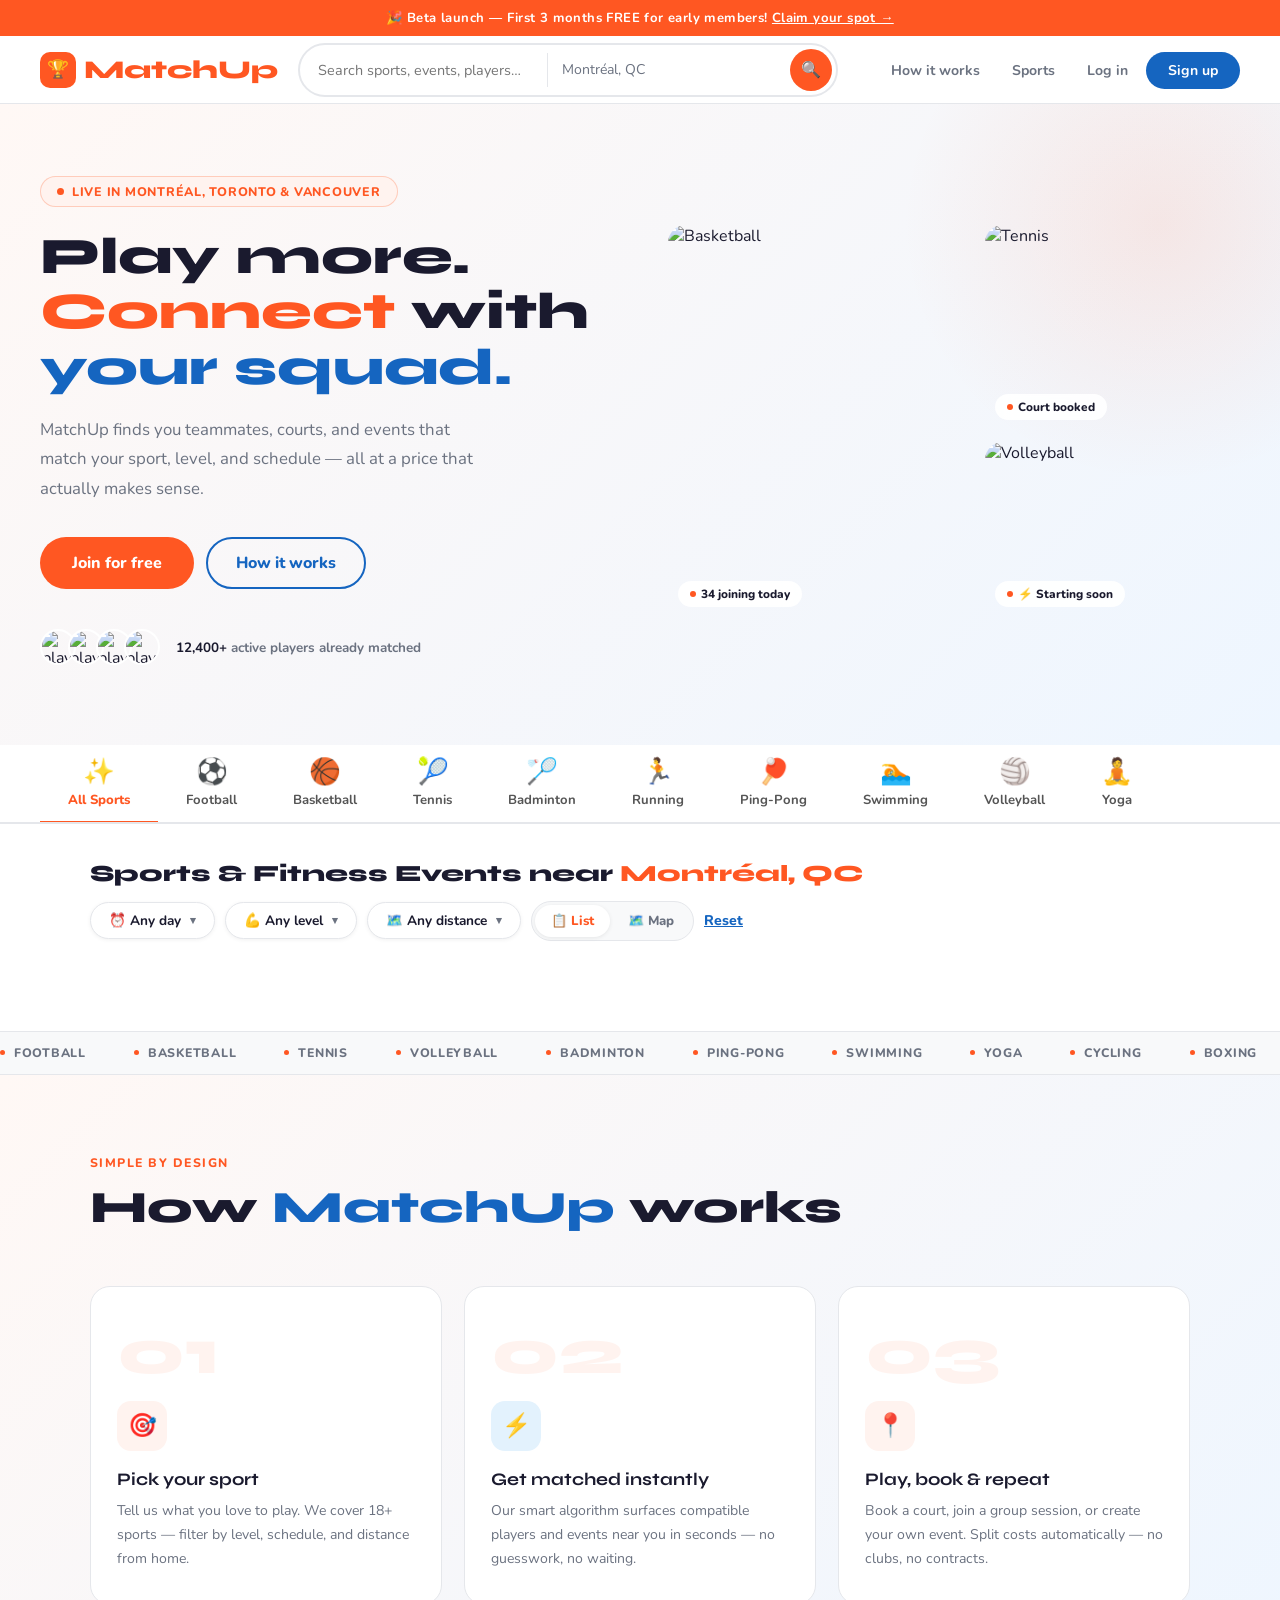
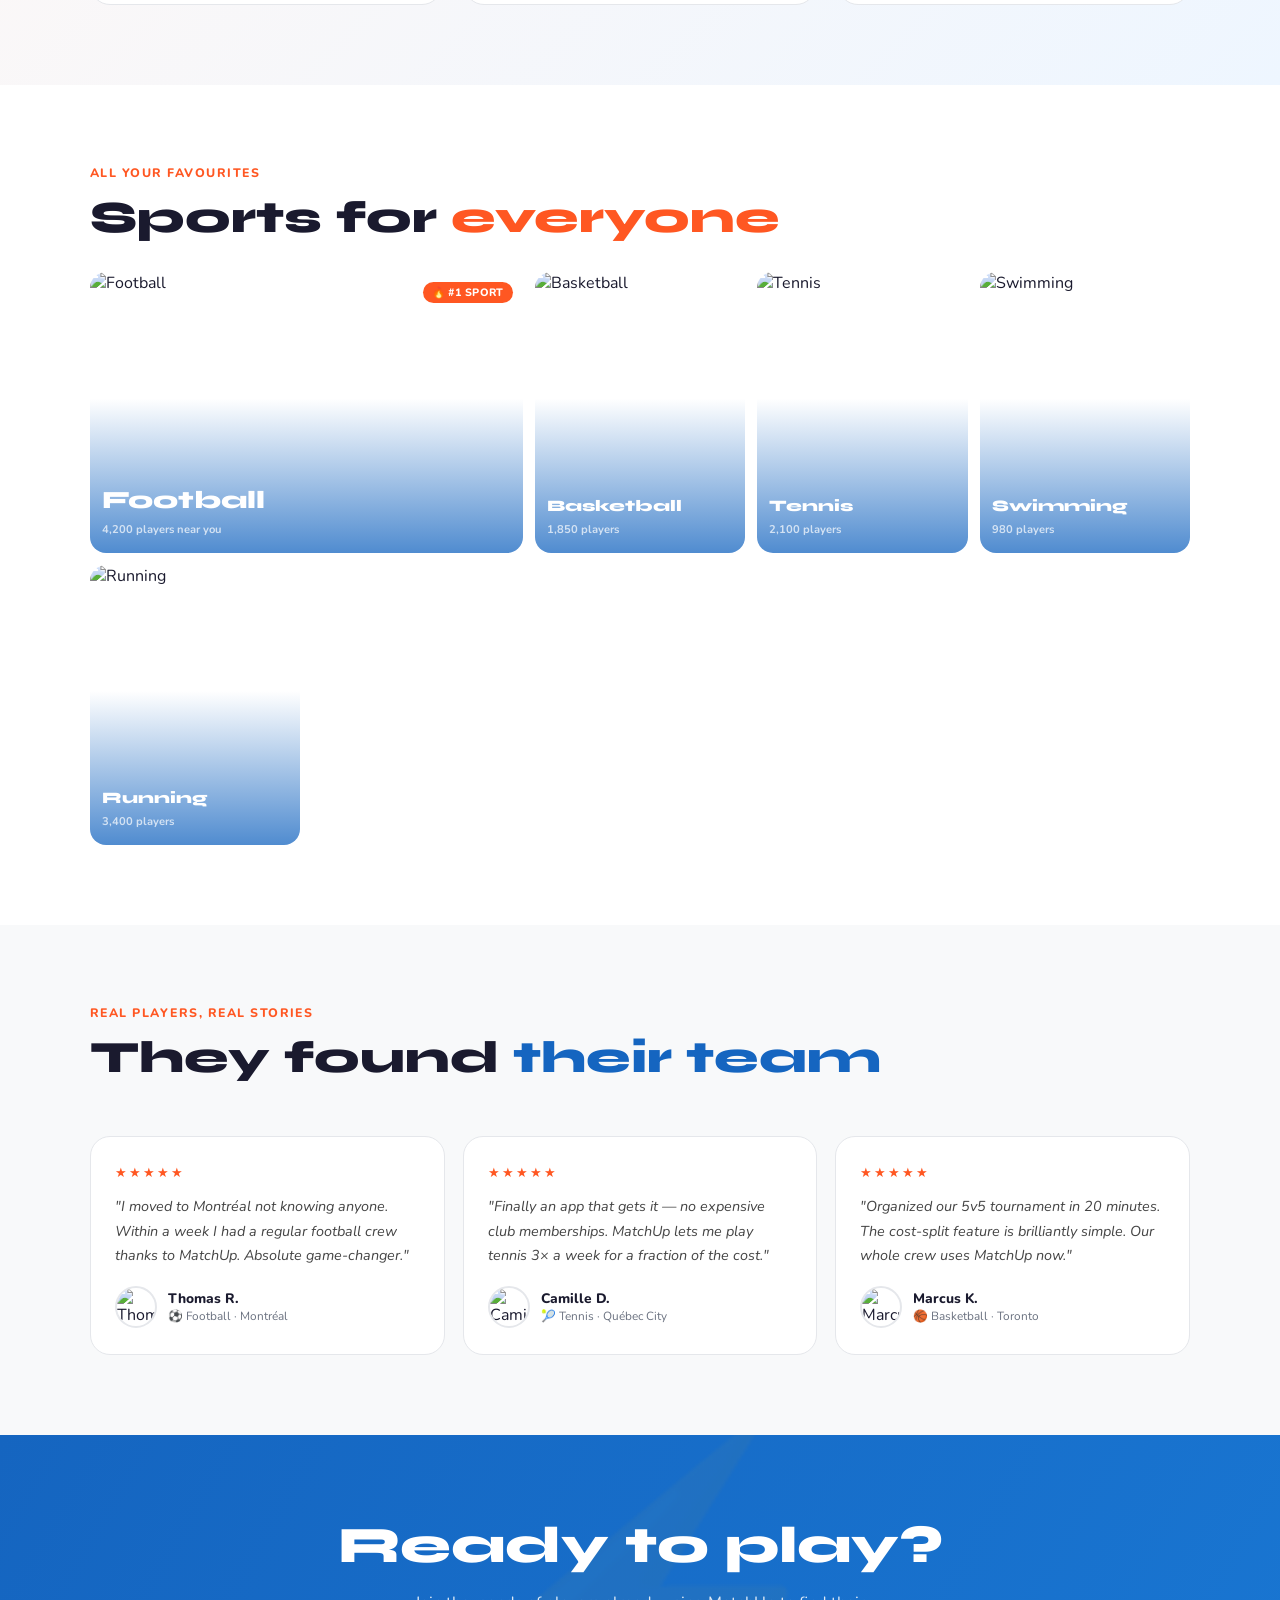
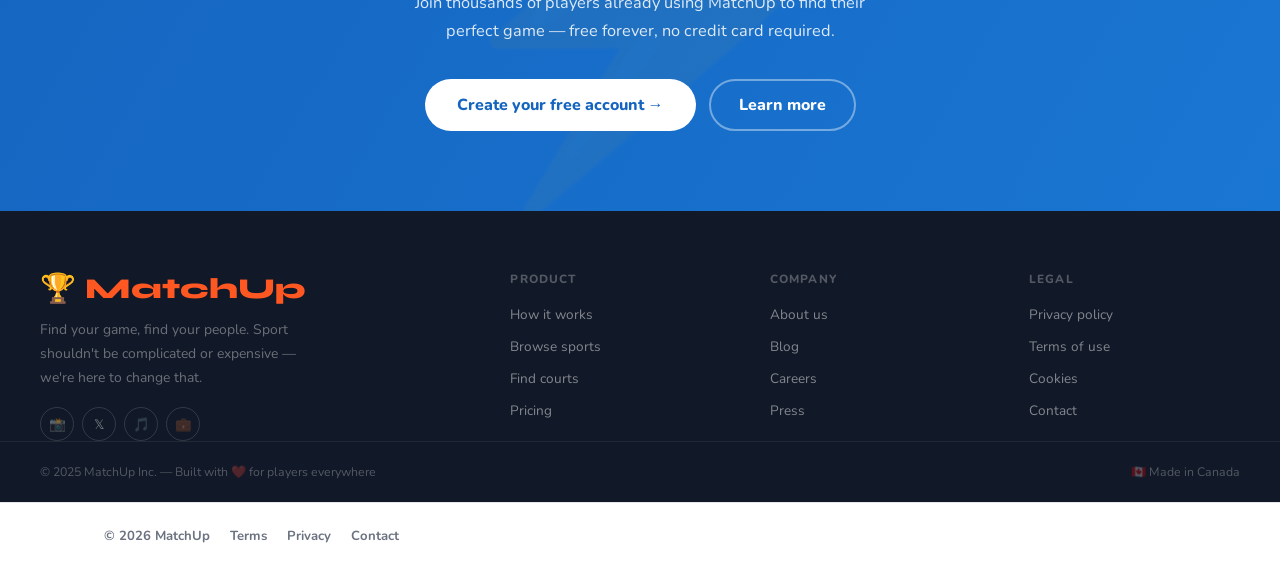
==== commit a0478fc6: "Enhance publish button with loading spinner and alerts Updated button text to include a loading spin" ====
--- a/create-event.html
+++ b/create-event.html
@@ -165,6 +165,7 @@
       .save-bar .actions { width: 100%; }
       .btn-cancel, .btn-publish { flex: 1; text-align: center; }
     }
+    @keyframes spin { from{transform:rotate(0deg)} to{transform:rotate(360deg)} }
   </style>
 </head>
 <body>
@@ -478,8 +479,15 @@
   }
 
   const btn = document.getElementById('publishBtn');
-  btn.textContent = 'Publishing…';
+  btn.innerHTML = '<span style="display:inline-block; width:14px; height:14px; border:2px solid #fff; border-top-color:transparent; border-radius:50%; animation:spin 0.8s linear infinite; vertical-align:middle; margin-right:8px;"></span>Publishing…';
   btn.disabled = true;
+
+  if (!navigator.onLine) {
+    alert('⚠️ You appear to be offline. Please check your connection and try again.');
+    btn.textContent = '🚀 Publish event';
+    btn.disabled = false;
+    return;
+  }
 
   try {
     const { collection, addDoc } = window._firestore;
@@ -489,7 +497,7 @@
     const venueInput = venue;
     const searchAddress = addressInput ? `${venueInput}, ${addressInput}` : `${venueInput}, Montreal, QC`;
 
-    btn.textContent = 'Finding location…';
+    btn.innerHTML = '<span style="display:inline-block; width:14px; height:14px; border:2px solid #fff; border-top-color:transparent; border-radius:50%; animation:spin 0.8s linear infinite; vertical-align:middle; margin-right:8px;"></span>Finding location…';
     const geo = await window.geocodeAddress(searchAddress);
 
     if (!geo) {
@@ -499,8 +507,9 @@
       return;
     }
 
-    btn.textContent = 'Publishing…';
-
+    btn.innerHTML = '<span style="display:inline-block; width:14px; height:14px; border:2px solid #fff; border-top-color:transparent; border-radius:50%; animation:spin 0.8s linear infinite; vertical-align:middle; margin-right:8px;"></span>Publishing…';
+
+    const authUser = window._auth?.currentUser;
     const newEvent = await addDoc(collection(window._db, 'events'), {
       sport,
       title,
@@ -521,6 +530,7 @@
       price: parseFloat(document.getElementById('price').value) || 0,
       organizer: `${user.fname} ${user.lname || ''}`.trim(),
       organizerEmail: user.email,
+      organizer_id: authUser?.uid || null,
       going: 1,
       status: 'active',
       created: new Date()
@@ -534,7 +544,10 @@
     console.error('Error creating event:', error);
     btn.textContent = '🚀 Publish event';
     btn.disabled = false;
-    alert('Error creating event: ' + error.message);
+    const msg = navigator.onLine
+      ? (error.message || 'Something went wrong. Please try again.')
+      : 'You appear to be offline. Please check your connection.';
+    alert('❌ Could not create event: ' + msg);
   }
 });
 </script>
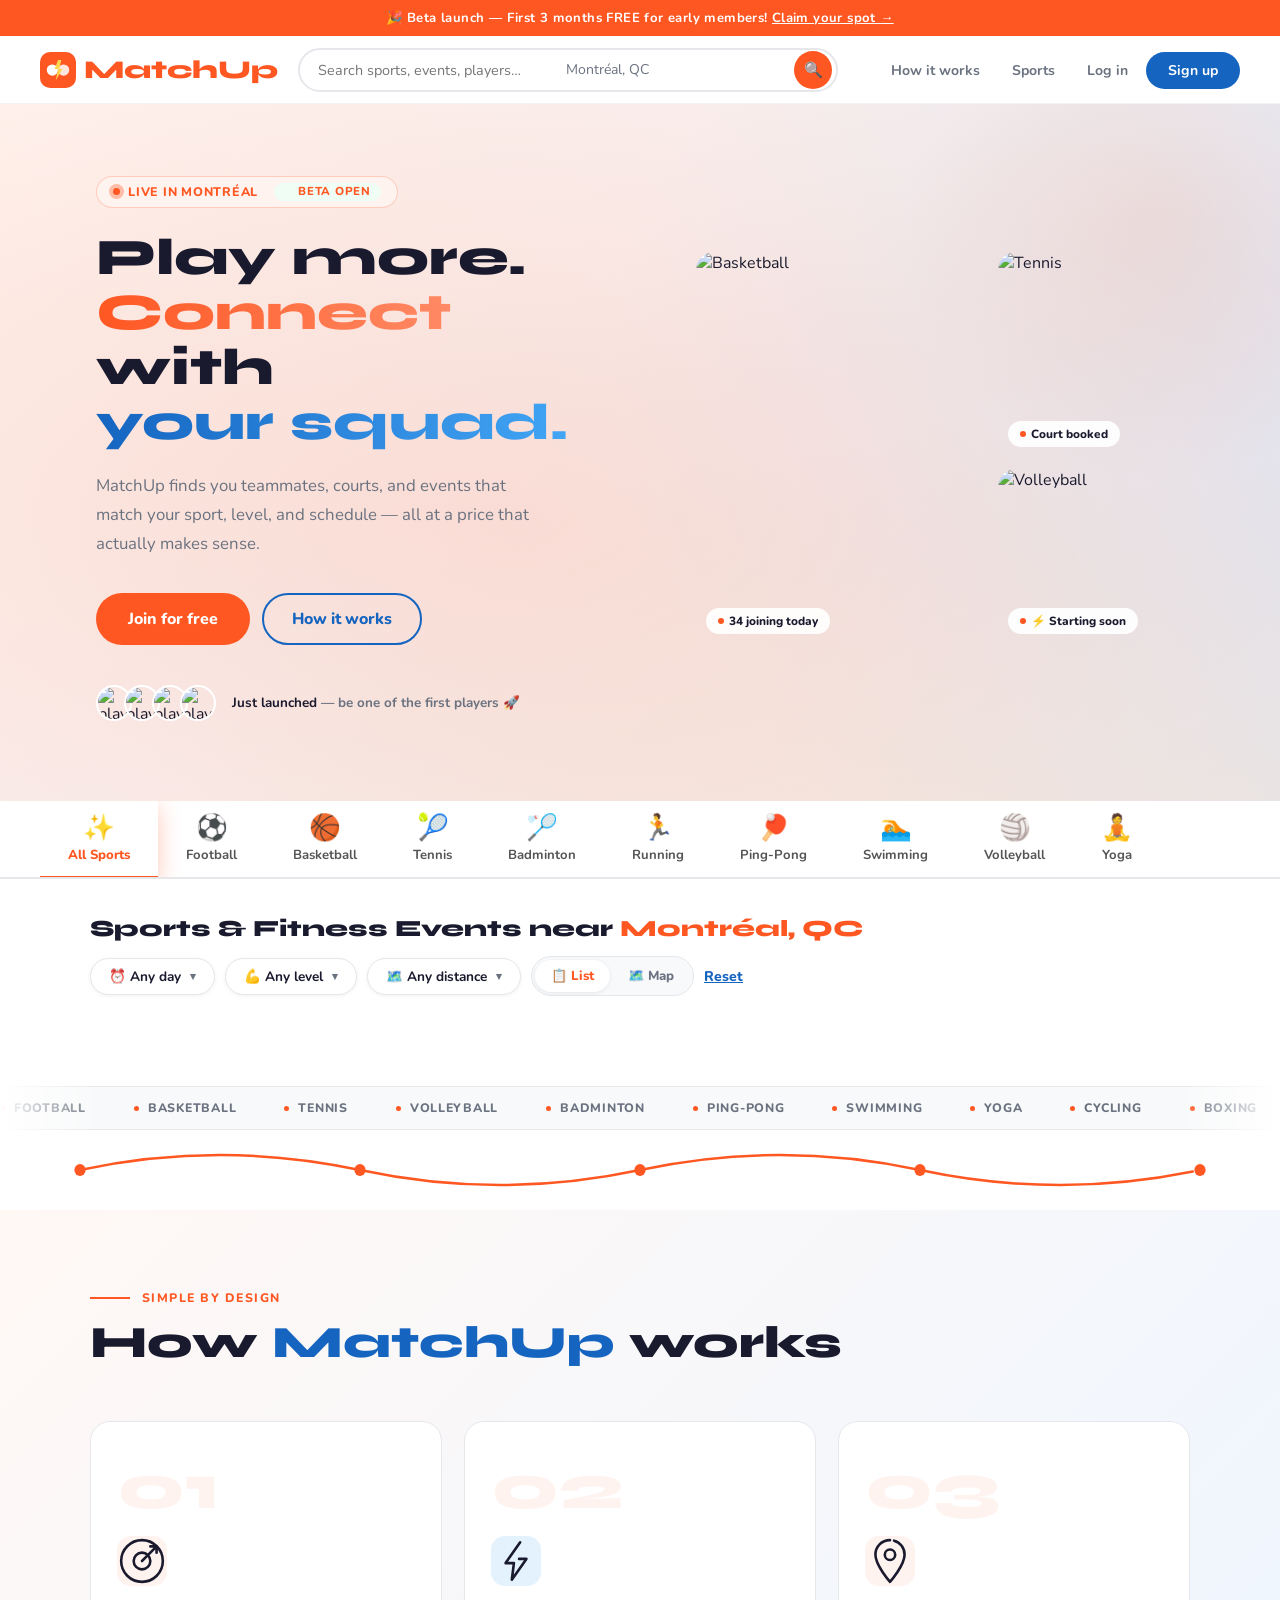
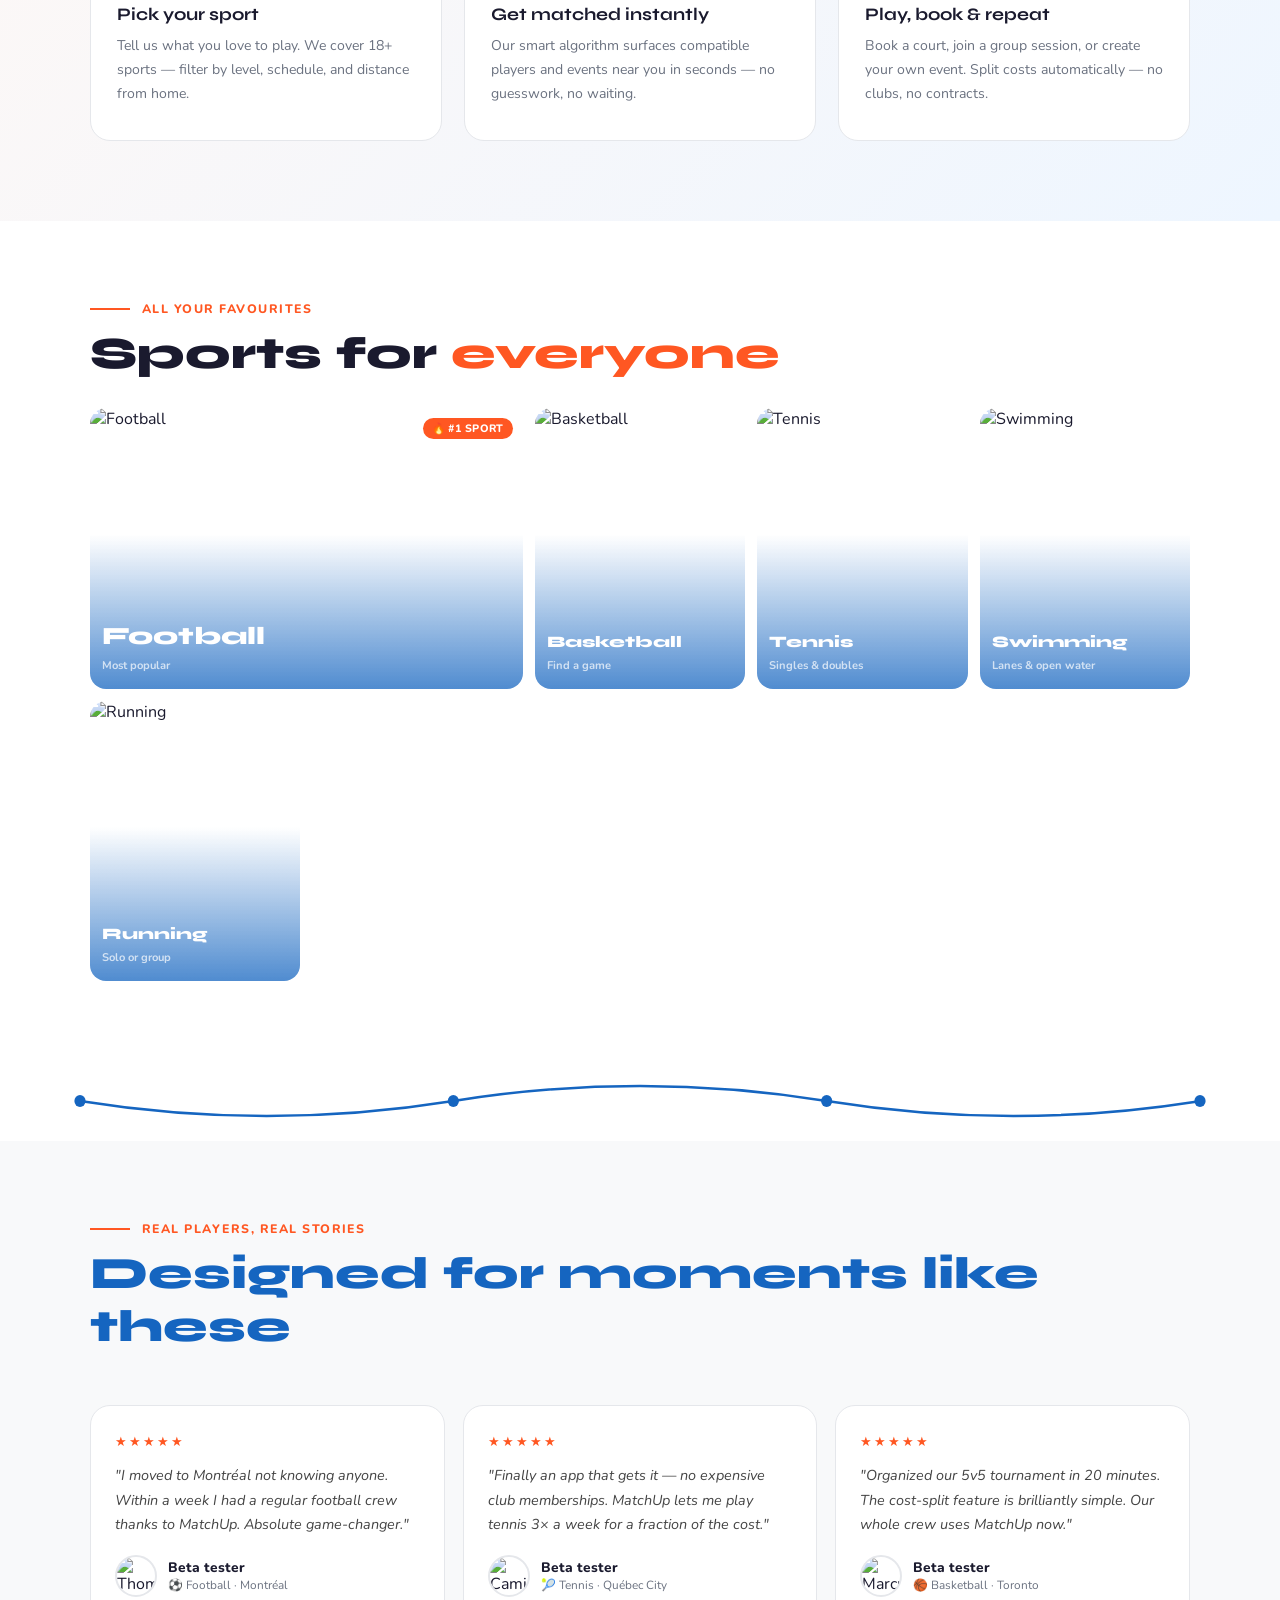
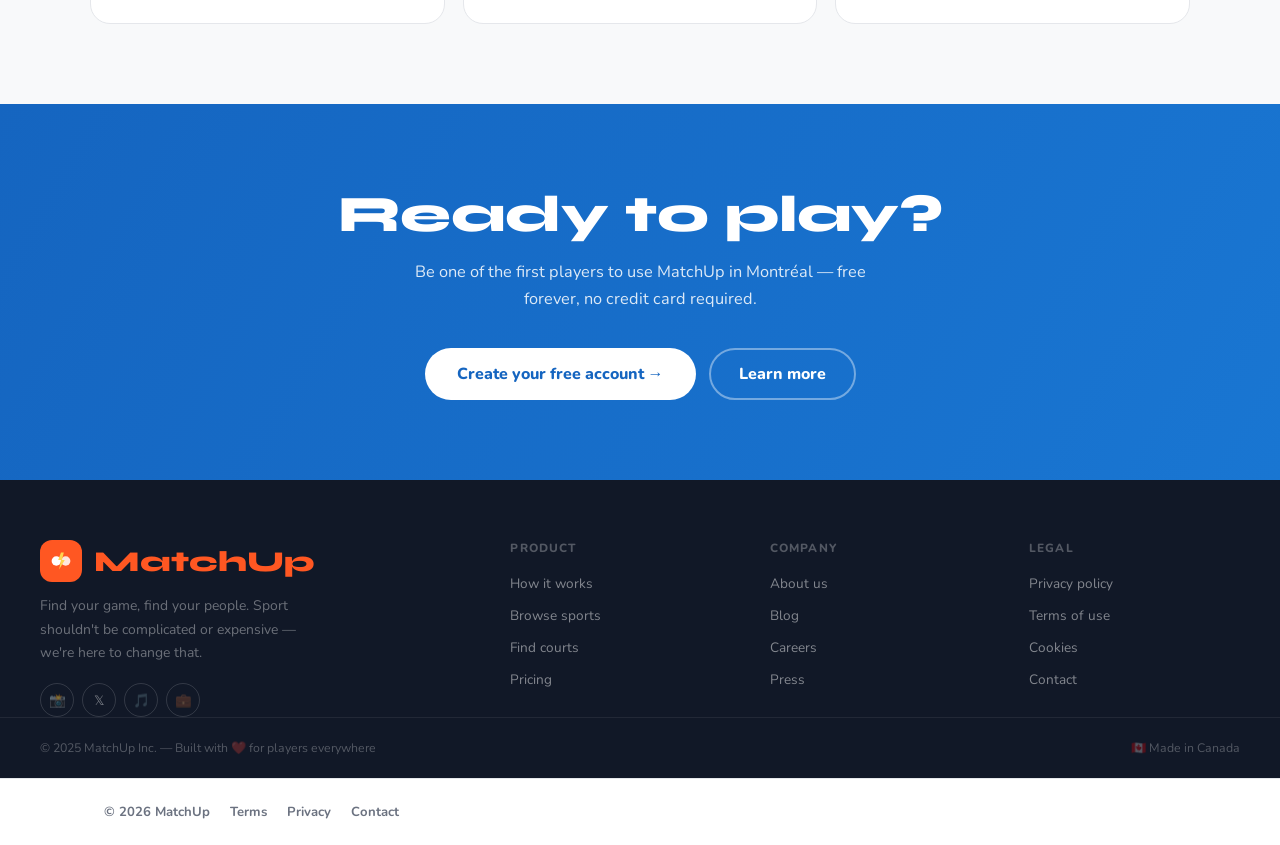
==== commit d713293e: "Make venue optional and improve input styling Updated venue name to be optional and adjusted address" ====
--- a/create-event.html
+++ b/create-event.html
@@ -2,7 +2,7 @@
 <html lang="en">
 <head>
   <meta charset="UTF-8" />
-  <meta name="viewport" content="width=device-width, initial-scale=1.0" />
+  <meta name="viewport" content="width=device-width, initial-scale=1.0, viewport-fit=cover" />
   <title>Create Event — MatchUp</title>
   <link rel="preconnect" href="https://fonts.googleapis.com" />
   <link rel="preconnect" href="https://fonts.gstatic.com" crossorigin />
@@ -94,6 +94,31 @@
       border-color: var(--orange); box-shadow: 0 0 0 3px rgba(255,87,34,.12);
     }
     .form-group input.error { border-color: #e53e3e; }
+    /* Style time + date inputs for consistency */
+    .form-group input[type="time"],
+    .form-group input[type="date"] {
+      font-family: 'Nunito', sans-serif;
+      font-weight: 700;
+      color: var(--text);
+      cursor: pointer;
+      min-height: 44px;
+    }
+    .form-group input[type="time"]::-webkit-calendar-picker-indicator,
+    .form-group input[type="date"]::-webkit-calendar-picker-indicator {
+      cursor: pointer;
+      opacity: 0.6;
+      transition: opacity .15s;
+      padding: 4px;
+      border-radius: 4px;
+    }
+    .form-group input[type="time"]:hover::-webkit-calendar-picker-indicator,
+    .form-group input[type="date"]:hover::-webkit-calendar-picker-indicator {
+      opacity: 1;
+    }
+    .form-group input[type="time"]:focus,
+    .form-group input[type="date"]:focus {
+      box-shadow: 0 0 0 3px rgba(255,87,34,.12);
+    }
     .form-group textarea { resize: vertical; min-height: 100px; }
     .form-group .hint { font-size: .74rem; color: var(--muted); margin-top: 4px; }
     .form-group .char-count { float: right; font-size: .72rem; color: var(--muted); font-weight: 700; }
@@ -131,6 +156,22 @@
       font-weight: 800; color: var(--muted); font-size: .9rem;
     }
     .price-input-wrap input { padding-left: 48px; }
+
+    /* PHOTO UPLOAD */
+    .photo-upload { display: flex; gap: 12px; align-items: center; }
+    .photo-upload img { width: 80px; height: 80px; border-radius: 12px; object-fit: cover; border: 1.5px solid var(--border); flex-shrink: 0; }
+    .photo-upload .photo-drop {
+      flex: 1; padding: 18px 14px; border: 1.5px dashed var(--border); border-radius: 12px;
+      cursor: pointer; text-align: center; font-weight: 800; font-size: .88rem;
+      color: var(--muted); transition: border-color .15s, background .15s, color .15s;
+    }
+    .photo-upload .photo-drop:hover { border-color: var(--orange); background: var(--orange-bg); color: var(--orange); }
+    .photo-upload .photo-clear {
+      padding: 0; width: 40px; height: 40px; background: var(--off); border: none;
+      border-radius: 10px; cursor: pointer; font-weight: 800; color: var(--muted);
+      font-size: 1rem; flex-shrink: 0;
+    }
+    .photo-upload .photo-clear:hover { background: #FEE2E2; color: #B91C1C; }
 
     /* RECURRENCE */
     .recur-picker { display: grid; grid-template-columns: repeat(4, 1fr); gap: 8px; }
@@ -167,6 +208,7 @@
     }
     @keyframes spin { from{transform:rotate(0deg)} to{transform:rotate(360deg)} }
   </style>
+  <link rel="stylesheet" href="css/mobile.css" />
 </head>
 <body>
 
@@ -183,7 +225,17 @@
       <span class="nav-profile-name" id="navName">Player</span>
     </a>
   </div>
+<button class="mu-hamburger" id="muHamburger" aria-label="Menu" onclick="document.getElementById('muMobileMenu').classList.toggle('open')">☰</button>
 </nav>
+
+<div class="mu-mobile-menu" id="muMobileMenu">
+  <a href="dashboard.html">🏠 Dashboard</a>
+  <a href="index.html">🗓️ Browse events</a>
+  <a href="create-event.html">➕ Create event</a>
+  <div class="divider"></div>
+  <a href="profile.html">👤 My profile</a>
+  <button onclick="if(window._fbSignOut){window._fbSignOut();}localStorage.removeItem('mu_current_user');location.href='index.html';">🚪 Log out</button>
+</div>
 
 <div class="page-wrap">
   <div class="breadcrumb">
@@ -220,6 +272,19 @@
       </div>
 
       <div class="form-group">
+        <label>Event photo <span style="color:var(--muted);font-weight:600;font-size:.76rem;">(optional, max 2MB)</span></label>
+        <div class="photo-upload">
+          <img id="photoPreview" src="" alt="" style="display:none;" />
+          <label class="photo-drop" id="photoDropLabel">
+            📸 Choose a photo
+            <input type="file" id="photoInput" accept="image/*" style="display:none;" />
+          </label>
+          <button type="button" class="photo-clear" onclick="clearPhoto()" title="Clear photo">✕</button>
+        </div>
+        <div class="hint">Leave empty to use the default sport image.</div>
+      </div>
+
+      <div class="form-group">
         <label for="title">Event title <span class="char-count"><span id="titleCount">0</span>/80</span></label>
         <input type="text" id="title" maxlength="80" placeholder="e.g. Sunday 5v5 Pickup Football — All levels welcome" />
         <div class="field-error" id="err-title">Give your event a title</div>
@@ -274,14 +339,14 @@
       </div>
 
       <div class="form-group">
-        <label for="venue">Venue name</label>
+        <label for="venue">Venue name <span style="color:var(--muted); font-weight:600; font-size:.78rem;">(optional)</span></label>
         <input type="text" id="venue" placeholder="e.g. Parc Jarry — Field 3" />
-        <div class="field-error" id="err-venue">Add a venue name</div>
       </div>
 
       <div class="form-group">
         <label for="address">Address</label>
         <input type="text" id="address" placeholder="e.g. 285 Rue Gary Carter, Montréal, QC" />
+        <div class="field-error" id="err-address">Add a street address so people can find the spot</div>
         <div class="hint">Exact address helps players find you. Hidden from non-attendees until they join.</div>
       </div>
     </div>
@@ -467,14 +532,23 @@
   if (!time) { document.getElementById('err-time').classList.add('show'); valid = false; }
 
   const venue = document.getElementById('venue').value.trim();
-  if (!venue) {
-    document.getElementById('venue').classList.add('error');
-    document.getElementById('err-venue').classList.add('show');
+  // Venue name is optional — no validation here
+  const address = document.getElementById('address').value.trim();
+  if (!address) {
+    document.getElementById('address').classList.add('error');
+    document.getElementById('err-address').classList.add('show');
     valid = false;
   }
 
   if (!valid) {
-    window.scrollTo({ top: 0, behavior: 'smooth' });
+    // Scroll to the FIRST visible error (not the top of the page)
+    const firstError = document.querySelector('.field-error.show, input.error');
+    if (firstError) {
+      const y = firstError.getBoundingClientRect().top + window.scrollY - 100;
+      window.scrollTo({ top: y, behavior: 'smooth' });
+    } else {
+      window.scrollTo({ top: 0, behavior: 'smooth' });
+    }
     return;
   }
 
@@ -495,7 +569,8 @@
     // Geocode the address
     const addressInput = document.getElementById('address').value.trim();
     const venueInput = venue;
-    const searchAddress = addressInput ? `${venueInput}, ${addressInput}` : `${venueInput}, Montreal, QC`;
+    // Address is now the primary search key, venue is optional context
+    const searchAddress = venueInput ? `${venueInput}, ${addressInput}` : addressInput;
 
     btn.innerHTML = '<span style="display:inline-block; width:14px; height:14px; border:2px solid #fff; border-top-color:transparent; border-radius:50%; animation:spin 0.8s linear infinite; vertical-align:middle; margin-right:8px;"></span>Finding location…';
     const geo = await window.geocodeAddress(searchAddress);
@@ -518,7 +593,7 @@
       time,
       duration: parseInt(document.getElementById('duration').value),
       recurrence: document.querySelector('.recur-opt.sel')?.dataset.recur || 'once',
-      venue,
+      venue: venue || addressInput.split(',')[0].trim() || 'TBD',
       address: addressInput,
       lat: geo.lat,
       lng: geo.lng,
@@ -531,6 +606,7 @@
       organizer: `${user.fname} ${user.lname || ''}`.trim(),
       organizerEmail: user.email,
       organizer_id: authUser?.uid || null,
+      photoData: _newPhotoData || null,
       going: 1,
       status: 'active',
       created: new Date()
@@ -550,6 +626,48 @@
     alert('❌ Could not create event: ' + msg);
   }
 });
+
+/* Photo upload */
+let _newPhotoData = null;
+
+function handlePhotoChange(e) {
+  const file = e.target.files[0];
+  if (!file) return;
+  if (file.size > 2 * 1024 * 1024) {
+    alert('Image too large. Please choose one under 2 MB.');
+    e.target.value = '';
+    return;
+  }
+  const reader = new FileReader();
+  reader.onload = (evt) => {
+    const img = new Image();
+    img.onload = () => {
+      const canvas = document.createElement('canvas');
+      const maxDim = 800;
+      let w = img.width, h = img.height;
+      if (w > h && w > maxDim) { h = h * maxDim / w; w = maxDim; }
+      else if (h > maxDim) { w = w * maxDim / h; h = maxDim; }
+      canvas.width = w; canvas.height = h;
+      canvas.getContext('2d').drawImage(img, 0, 0, w, h);
+      _newPhotoData = canvas.toDataURL('image/jpeg', 0.82);
+      const preview = document.getElementById('photoPreview');
+      preview.src = _newPhotoData;
+      preview.style.display = 'block';
+      document.getElementById('photoDropLabel').childNodes[0].textContent = '✓ Photo selected — click to change';
+    };
+    img.src = evt.target.result;
+  };
+  reader.readAsDataURL(file);
+}
+
+document.getElementById('photoInput').addEventListener('change', handlePhotoChange);
+
+function clearPhoto() {
+  _newPhotoData = null;
+  document.getElementById('photoPreview').style.display = 'none';
+  document.getElementById('photoInput').value = '';
+  document.getElementById('photoDropLabel').childNodes[0].textContent = '📸 Choose a photo';
+}
 </script>
   <script src="js/geocoding.js"></script>
 </body>
--- a/css/mobile.css
+++ b/css/mobile.css
@@ -0,0 +1,193 @@
+/* ============================================
+   MatchUp — Global Mobile Polish
+   Applies on top of each page's existing CSS.
+   Loaded on every HTML page after its own styles.
+   ============================================ */
+
+/* --- 1. Prevent iOS Safari auto-zoom on input focus --- */
+@media (max-width: 768px) {
+  input, select, textarea {
+    font-size: 16px !important;
+  }
+}
+
+/* --- 2. Tap-target minimum size (Apple/Google guideline: 44x44px) --- */
+@media (max-width: 768px) {
+  button,
+  .btn,
+  .nav-login,
+  .cat-btn,
+  .fpill,
+  .fpill-opt,
+  .map-action,
+  .share-btn,
+  .view-toggle button,
+  a.nav-profile,
+  a.reset-btn {
+    min-height: 44px;
+  }
+}
+
+/* --- 3. Hamburger nav for mobile --- */
+@media (max-width: 768px) {
+  .mu-hamburger {
+    display: flex !important;
+    width: 42px; height: 42px;
+    border-radius: 10px;
+    background: #F8F9FA;
+    border: none;
+    align-items: center; justify-content: center;
+    cursor: pointer;
+    font-size: 1.3rem;
+    margin-left: auto;
+  }
+  .nav-center { display: none !important; }
+  .nav-right  { display: none !important; }
+
+  .mu-mobile-menu {
+    display: none;
+    position: fixed; top: 68px; left: 0; right: 0;
+    background: #fff;
+    border-bottom: 1px solid #E5E7EB;
+    box-shadow: 0 10px 30px rgba(0,0,0,.08);
+    z-index: 99;
+    padding: 16px 20px 20px;
+    flex-direction: column;
+    gap: 4px;
+  }
+  .mu-mobile-menu.open { display: flex; }
+  .mu-mobile-menu a,
+  .mu-mobile-menu button {
+    text-align: left;
+    padding: 14px 16px;
+    border: none;
+    background: #F8F9FA;
+    border-radius: 12px;
+    font-family: 'Nunito', sans-serif;
+    font-weight: 800;
+    font-size: .95rem;
+    color: #1A1A2E;
+    text-decoration: none;
+    cursor: pointer;
+    width: 100%;
+  }
+  .mu-mobile-menu a.active,
+  .mu-mobile-menu a:hover,
+  .mu-mobile-menu button:hover {
+    background: #FFF3EF;
+    color: #FF5722;
+  }
+  .mu-mobile-menu .divider {
+    height: 1px; background: #E5E7EB; margin: 8px 0;
+  }
+}
+@media (min-width: 769px) {
+  .mu-hamburger,
+  .mu-mobile-menu { display: none !important; }
+}
+
+/* --- 4. Filter pills: horizontal scroll instead of wrap on mobile --- */
+@media (max-width: 600px) {
+  .filter-pills {
+    overflow-x: auto;
+    flex-wrap: nowrap !important;
+    padding: 4px 2px 8px;
+    -webkit-overflow-scrolling: touch;
+    scrollbar-width: none;
+  }
+  .filter-pills::-webkit-scrollbar { display: none; }
+  .filter-pills > * { flex-shrink: 0; }
+
+  .filters-row h2 { font-size: 1.15rem !important; }
+
+  /* Popover stays on screen */
+  .fpill-pop {
+    position: fixed !important;
+    left: 12px !important;
+    right: 12px !important;
+    top: auto !important;
+    bottom: 12px !important;
+    max-height: 60vh;
+    overflow-y: auto;
+    min-width: 0 !important;
+    border-radius: 18px !important;
+    box-shadow: 0 -4px 30px rgba(0,0,0,.15) !important;
+  }
+  .dist-wrap { min-width: 0 !important; }
+}
+
+/* --- 5. Category strip: horizontal scroll --- */
+@media (max-width: 600px) {
+  .cat-strip {
+    overflow-x: auto;
+    -webkit-overflow-scrolling: touch;
+    scrollbar-width: none;
+    white-space: nowrap;
+    padding-bottom: 8px;
+  }
+  .cat-strip::-webkit-scrollbar { display: none; }
+}
+
+/* --- 6. Map height on mobile --- */
+@media (max-width: 600px) {
+  #eventsMap { height: 440px !important; }
+  #map       { height: 280px !important; }
+}
+
+/* --- 7. Modals scrollable on short screens --- */
+@media (max-width: 600px) {
+  .modal,
+  #editModal > div,
+  .modal-overlay .modal {
+    max-height: calc(100vh - 20px) !important;
+    overflow-y: auto;
+    border-radius: 18px !important;
+  }
+  .modal-overlay { padding: 10px !important; align-items: flex-start !important; }
+}
+
+/* --- 8. Event hero smaller on mobile --- */
+@media (max-width: 600px) {
+  .event-hero { height: 260px !important; }
+  .hero-inner { padding: 20px !important; }
+  .ev-hero-title { font-size: 1.5rem !important; }
+  .ev-hero-meta { font-size: .82rem !important; gap: 10px !important; }
+}
+
+/* --- 9. Page padding squeeze --- */
+@media (max-width: 600px) {
+  .page-wrap,
+  .main-wrap,
+  .dash-grid,
+  .profile-wrap {
+    padding-left: 16px !important;
+    padding-right: 16px !important;
+  }
+  nav { padding: 0 14px !important; }
+}
+
+/* --- 10. Organizer controls: full-width on mobile --- */
+@media (max-width: 600px) {
+  #organizerControls button { font-size: .85rem !important; }
+  .join-card { padding: 20px !important; }
+}
+
+/* --- 11. Dashboard: bigger hero, smaller stats gap --- */
+@media (max-width: 500px) {
+  .hero-strip { padding: 24px 20px !important; }
+  .stat-card { padding: 14px !important; }
+  .stat-num { font-size: 1.5rem !important; }
+}
+
+/* --- 12. Disable Leaflet scroll-hijack on touch screens --- */
+@media (hover: none) {
+  .leaflet-container { touch-action: pan-x pan-y; }
+}
+
+/* --- 13. Bottom-safe-area for iOS (avoids home-bar overlap) --- */
+body {
+  padding-bottom: env(safe-area-inset-bottom);
+}
+
+/* --- 14. Prevent horizontal scroll on any page --- */
+html, body { overflow-x: hidden; max-width: 100vw; }
